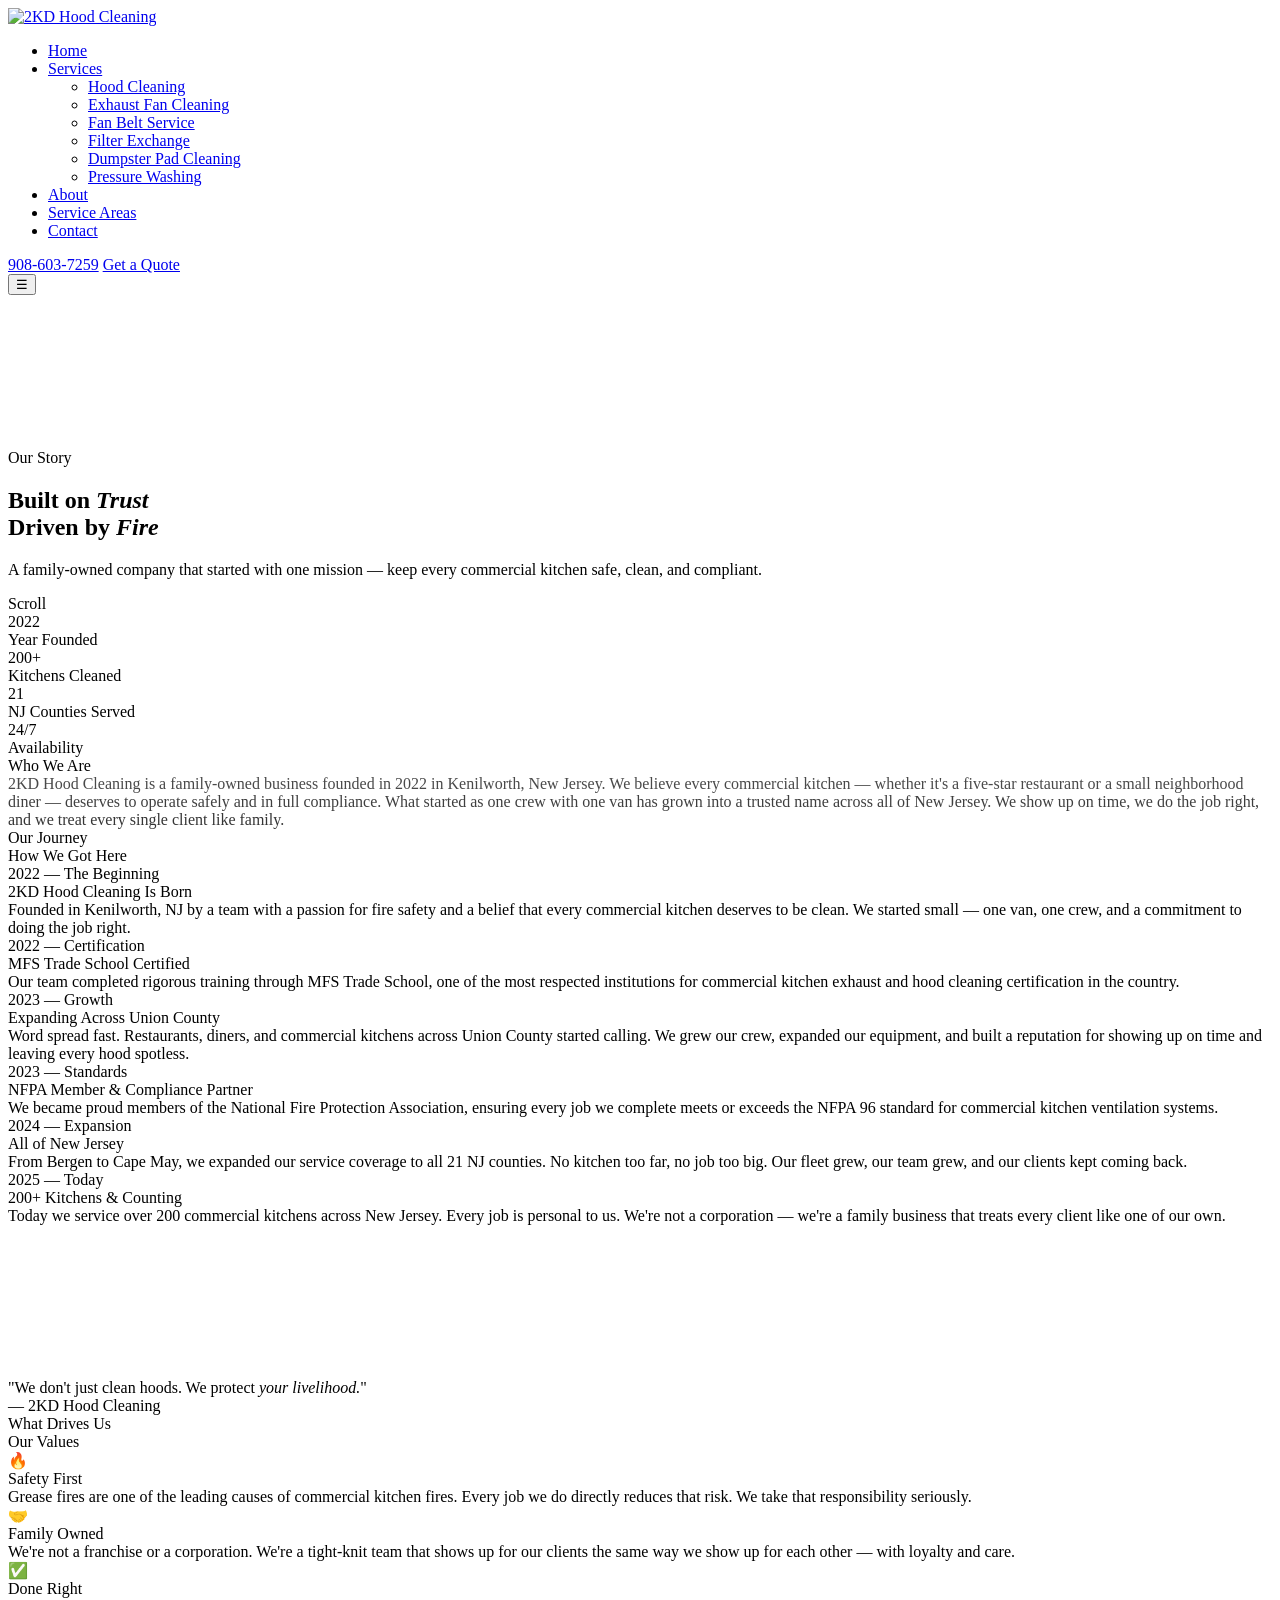
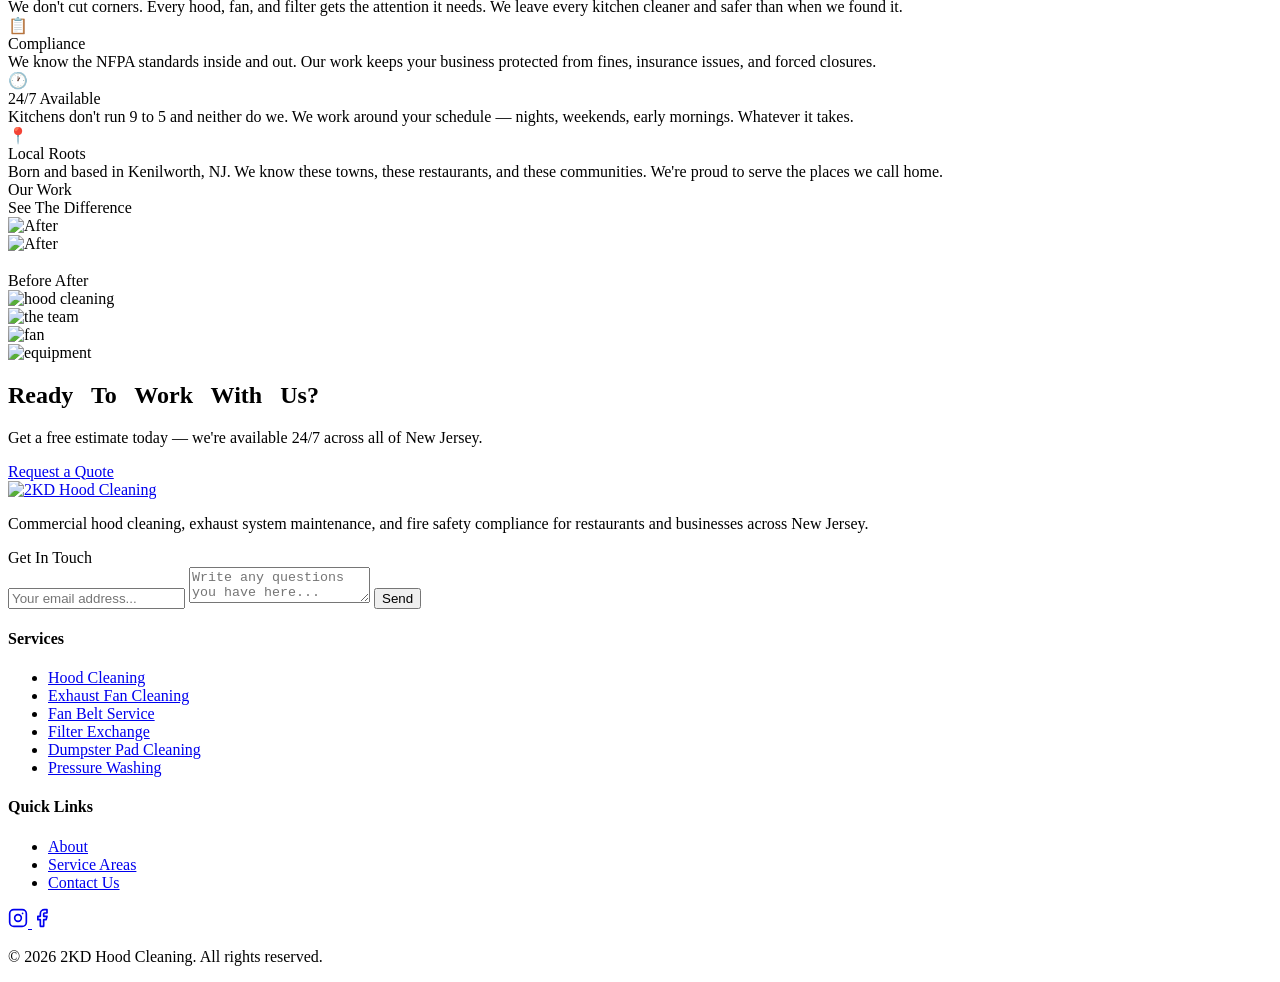
==== about/index.html @ e4af4452 "Update and rename s to index.html" ====
<!DOCTYPE html>
<html lang="en">
<head>
  <meta charset="UTF-8">
  <meta name="viewport" content="width=device-width, initial-scale=1.0">
  <title>About — 2KD Hood Cleaning</title>
  <meta name="description" content="Learn about 2KD Hood Cleaning — a family-owned commercial kitchen hood cleaning company serving New Jersey since 2022.">
  <link rel="icon" type="image/png" href="images/2kdlogo-removebg-preview.png">
  <link rel="preconnect" href="https://fonts.googleapis.com">
  <link href="https://fonts.googleapis.com/css2?family=Barlow+Condensed:wght@400;600;700;900&family=Barlow:wght@300;400;500&display=swap" rel="stylesheet">
  <link rel="stylesheet" href="style.css">
</head>
<body>

  <!-- HEADER -->
  <header>
    <div class="header-inner">
      <a href="/" class="logo-img">
        <img src="images/2kdlogo-removebg-preview.png" alt="2KD Hood Cleaning">
      </a>
      <nav id="mainNav">
        <ul>
          <li><a href="/">Home</a></li>
          <li>
            <a href="/services">Services</a>
            <ul>
              <li><a href="/services#hood-cleaning">Hood Cleaning</a></li>
              <li><a href="/services#exhaust-fan">Exhaust Fan Cleaning</a></li>
              <li><a href="/services#fan-belt">Fan Belt Service</a></li>
              <li><a href="/services#filter-exchange">Filter Exchange</a></li>
              <li><a href="/services#dumpster-pad">Dumpster Pad Cleaning</a></li>
              <li><a href="/services#pressure-washing">Pressure Washing</a></li>
            </ul>
          </li>
          <li><a href="about.html">About</a></li>
          <li><a href="/service-areas">Service Areas</a></li>
          <li><a href="#footer">Contact</a></li>
        </ul>
      </nav>
      <div class="header-cta">
        <a href="tel:9086037259" class="btn-phone">908-603-7259</a>
        <a href="index.html#quote" class="btn-quote">Get a Quote</a>
      </div>
      <button class="mobile-toggle" id="mobileToggle" aria-label="Open menu">☰</button>
    </div>
  </header>

  <!-- HERO -->
  <section class="about-hero">
    <video class="about-hero-video" autoplay muted loop playsinline>
      <source src="videos/aboutvideo.mp4" type="video/mp4">
    </video>
    <div class="about-hero-overlay"></div>
    <div class="about-hero-content">
      <div class="about-hero-eyebrow">Our Story</div>
      <h1>Built on <em>Trust</em><br>Driven by <em>Fire</em></h1>
      <p class="about-hero-sub">A family-owned company that started with one mission — keep every commercial kitchen safe, clean, and compliant.</p>
    </div>
    <div class="about-hero-scroll">
      <span>Scroll</span>
      <div class="about-scroll-line"></div>
    </div>
  </section>

  <!-- STATS BAND -->
  <div class="about-stats-band">
    <div class="about-stats-inner">
      <div class="about-stat-item">
        <div class="about-stat-num">2022</div>
        <div class="about-stat-label">Year Founded</div>
      </div>
      <div class="about-stat-item">
        <div class="about-stat-num">200+</div>
        <div class="about-stat-label">Kitchens Cleaned</div>
      </div>
      <div class="about-stat-item">
        <div class="about-stat-num">21</div>
        <div class="about-stat-label">NJ Counties Served</div>
      </div>
      <div class="about-stat-item">
        <div class="about-stat-num">24/7</div>
        <div class="about-stat-label">Availability</div>
      </div>
    </div>
  </div>

  <!-- ILLUMINATE -->
  <section class="illuminate-section">
    <div class="illuminate-inner">
      <div class="illuminate-label">Who We Are</div>
      <div class="illuminate-text" id="illuminateText"></div>
    </div>
  </section>

  <!-- TIMELINE -->
  <section class="timeline-section">
    <div class="timeline-inner">
      <div class="timeline-header">
        <div class="timeline-label">Our Journey</div>
        <div class="timeline-title">How We Got Here</div>
      </div>
      <div class="timeline">

        <div class="timeline-item" data-tl>
          <div class="timeline-dot"></div>
          <div class="timeline-year">2022 — The Beginning</div>
          <div class="timeline-event">2KD Hood Cleaning Is Born</div>
          <div class="timeline-desc">Founded in Kenilworth, NJ by a team with a passion for fire safety and a belief that every commercial kitchen deserves to be clean. We started small — one van, one crew, and a commitment to doing the job right.</div>
        </div>

        <div class="timeline-item" data-tl>
          <div class="timeline-dot"></div>
          <div class="timeline-year">2022 — Certification</div>
          <div class="timeline-event">MFS Trade School Certified</div>
          <div class="timeline-desc">Our team completed rigorous training through MFS Trade School, one of the most respected institutions for commercial kitchen exhaust and hood cleaning certification in the country.</div>
        </div>

        <div class="timeline-item" data-tl>
          <div class="timeline-dot"></div>
          <div class="timeline-year">2023 — Growth</div>
          <div class="timeline-event">Expanding Across Union County</div>
          <div class="timeline-desc">Word spread fast. Restaurants, diners, and commercial kitchens across Union County started calling. We grew our crew, expanded our equipment, and built a reputation for showing up on time and leaving every hood spotless.</div>
        </div>

        <div class="timeline-item" data-tl>
          <div class="timeline-dot"></div>
          <div class="timeline-year">2023 — Standards</div>
          <div class="timeline-event">NFPA Member & Compliance Partner</div>
          <div class="timeline-desc">We became proud members of the National Fire Protection Association, ensuring every job we complete meets or exceeds the NFPA 96 standard for commercial kitchen ventilation systems.</div>
        </div>

        <div class="timeline-item" data-tl>
          <div class="timeline-dot"></div>
          <div class="timeline-year">2024 — Expansion</div>
          <div class="timeline-event">All of New Jersey</div>
          <div class="timeline-desc">From Bergen to Cape May, we expanded our service coverage to all 21 NJ counties. No kitchen too far, no job too big. Our fleet grew, our team grew, and our clients kept coming back.</div>
        </div>

        <div class="timeline-item" data-tl>
          <div class="timeline-dot"></div>
          <div class="timeline-year">2025 — Today</div>
          <div class="timeline-event">200+ Kitchens & Counting</div>
          <div class="timeline-desc">Today we service over 200 commercial kitchens across New Jersey. Every job is personal to us. We're not a corporation — we're a family business that treats every client like one of our own.</div>
        </div>

      </div>
    </div>
  </section>

  <!-- VIDEO BREAK -->
  <section class="about-video-section">
    <video class="about-video-bg" autoplay muted loop playsinline>
      <source src="videos/aboutvideo2.mp4" type="video/mp4">
    </video>
    <div class="about-video-overlay"></div>
    <div class="about-video-content">
      <div class="about-video-quote">"We don't just clean hoods. We protect <em>your livelihood.</em>"</div>
      <div class="about-video-attr">— 2KD Hood Cleaning</div>
    </div>
  </section>

  <!-- VALUES -->
  <section class="about-values-section">
    <div class="about-values-inner">
      <div class="about-values-header">
        <div class="about-values-label">What Drives Us</div>
        <div class="about-values-title">Our Values</div>
      </div>
      <div class="about-values-grid">
        <div class="about-value-card">
          <span class="about-value-icon">🔥</span>
          <div class="about-value-title">Safety First</div>
          <div class="about-value-desc">Grease fires are one of the leading causes of commercial kitchen fires. Every job we do directly reduces that risk. We take that responsibility seriously.</div>
        </div>
        <div class="about-value-card">
          <span class="about-value-icon">🤝</span>
          <div class="about-value-title">Family Owned</div>
          <div class="about-value-desc">We're not a franchise or a corporation. We're a tight-knit team that shows up for our clients the same way we show up for each other — with loyalty and care.</div>
        </div>
        <div class="about-value-card">
          <span class="about-value-icon">✅</span>
          <div class="about-value-title">Done Right</div>
          <div class="about-value-desc">We don't cut corners. Every hood, fan, and filter gets the attention it needs. We leave every kitchen cleaner and safer than when we found it.</div>
        </div>
        <div class="about-value-card">
          <span class="about-value-icon">📋</span>
          <div class="about-value-title">Compliance</div>
          <div class="about-value-desc">We know the NFPA standards inside and out. Our work keeps your business protected from fines, insurance issues, and forced closures.</div>
        </div>
        <div class="about-value-card">
          <span class="about-value-icon">🕐</span>
          <div class="about-value-title">24/7 Available</div>
          <div class="about-value-desc">Kitchens don't run 9 to 5 and neither do we. We work around your schedule — nights, weekends, early mornings. Whatever it takes.</div>
        </div>
        <div class="about-value-card">
          <span class="about-value-icon">📍</span>
          <div class="about-value-title">Local Roots</div>
          <div class="about-value-desc">Born and based in Kenilworth, NJ. We know these towns, these restaurants, and these communities. We're proud to serve the places we call home.</div>
        </div>
      </div>
    </div>
  </section>

  <!-- PHOTO GRID -->
  <section class="about-media-section">
    <div class="about-media-inner">
      <div class="about-media-label">Our Work</div>
      <div class="about-media-title">See The Difference</div>
      <div class="about-photo-grid">

        <div class="ba-slider" id="baSlider1">
          <div class="ba-after">
            <img src="images/ductafter.PNG" alt="After">
          </div>
          <div class="ba-before">
            <img src="images/ductbefore.PNG" alt="After">
          </div>
          <div class="ba-handle" id="baHandle1">
            <div class="ba-handle-line"></div>
            <div class="ba-handle-circle"><span>◀</span><span>▶</span></div>
            <div class="ba-handle-line"></div>
          </div>
          <div class="ba-labels">
            <span class="ba-label-before">Before</span>
            <span class="ba-label-after">After</span>
          </div>
        </div>

        <div class="about-photo-item">
          <img src="images/abouthood.PNG" alt="hood cleaning">
        </div>
        <div class="about-photo-item">
          <img src="images/aboutteam.jpeg" alt="the team">
        </div>
        <div class="about-photo-item">
          <img src="images/aboutfan.PNG" alt="fan">
        </div>
        <div class="about-photo-item">
          <img src="images/aboutequipment.jpeg" alt="equipment">
        </div>

      </div>
    </div>
  </section>

  <!-- CTA -->
  <section class="about-cta-section">
    <h2 class="wave-text">
      <span>R</span><span>e</span><span>a</span><span>d</span><span>y</span>
      <span>&nbsp;</span>
      <span>T</span><span>o</span>
      <span>&nbsp;</span>
      <span>W</span><span>o</span><span>r</span><span>k</span>
      <span>&nbsp;</span>
      <span>W</span><span>i</span><span>t</span><span>h</span>
      <span>&nbsp;</span>
      <span>U</span><span>s</span><span>?</span>
    </h2>
    <p>Get a free estimate today — we're available 24/7 across all of New Jersey.</p>
    <a href="index.html#quote" class="btn-cta-white">Request a Quote</a>
  </section>

  <!-- FOOTER -->
  <footer id="footer">
    <div class="footer-main">
      <div class="footer-brand-left">
        <a href="index.html">
          <img src="images/2kdlogo-removebg-preview.png" alt="2KD Hood Cleaning" height="64">
        </a>
        <p>Commercial hood cleaning, exhaust system maintenance, and fire safety compliance for restaurants and businesses across New Jersey.</p>
        <div class="footer-inquiry">
          <div class="footer-inquiry-title">Get In Touch</div>
          <input type="email" class="footer-inquiry-email" placeholder="Your email address..." required>
          <textarea class="footer-inquiry-box" placeholder="Write any questions you have here..."></textarea>
          <button class="footer-inquiry-btn" onclick="sendInquiry()">Send</button>
        </div>
      </div>
      <div class="footer-top-grid">
        <div class="footer-col-centered">
          <h4>Services</h4>
          <ul>
            <li><a href="/services#hood-cleaning">Hood Cleaning</a></li>
            <li><a href="/services#exhaust-fan">Exhaust Fan Cleaning</a></li>
            <li><a href="/services#fan-belt">Fan Belt Service</a></li>
            <li><a href="/services#filter-exchange">Filter Exchange</a></li>
            <li><a href="/services#dumpster-pad">Dumpster Pad Cleaning</a></li>
            <li><a href="s/services#pressure-washing">Pressure Washing</a></li>
          </ul>
        </div>
        <div class="footer-col-centered">
          <h4>Quick Links</h4>
          <ul>
            <li><a href="/about">About</a></li>
            <li><a href="/service-areas">Service Areas</a></li>
            <li><a href="mailto:karlaram2005@gmail.com">Contact Us</a></li>
          </ul>
        </div>
      </div>
    </div>
    <div class="footer-social-centered">
      <a href="https://www.instagram.com/2kdhoodcleaning/" target="_blank" class="social-icon-circle">
        <svg xmlns="http://www.w3.org/2000/svg" width="20" height="20" viewBox="0 0 24 24" fill="none" stroke="currentColor" stroke-width="2" stroke-linecap="round" stroke-linejoin="round"><rect x="2" y="2" width="20" height="20" rx="5" ry="5"/><circle cx="12" cy="12" r="4"/><circle cx="17.5" cy="6.5" r="1" fill="currentColor" stroke="none"/></svg>
      </a>
      <a href="https://www.facebook.com/2kdhoodcleaning/" target="_blank" class="social-icon-circle">
        <svg xmlns="http://www.w3.org/2000/svg" width="20" height="20" viewBox="0 0 24 24" fill="none" stroke="currentColor" stroke-width="2" stroke-linecap="round" stroke-linejoin="round"><path d="M18 2h-3a5 5 0 0 0-5 5v3H7v4h3v8h4v-8h3l1-4h-4V7a1 1 0 0 1 1-1h3z"/></svg>
      </a>
    </div>
    <div class="footer-bottom">
      <p>© 2026 2KD Hood Cleaning. All rights reserved.</p>
    </div>
  </footer>

  <script>
    // ── MOBILE NAV ──
    const mobileToggle = document.getElementById('mobileToggle');
    const mainNav      = document.getElementById('mainNav');

    mobileToggle.addEventListener('click', function () {
      mainNav.classList.toggle('nav-open');
      mobileToggle.classList.toggle('is-open');
      mobileToggle.textContent = mainNav.classList.contains('nav-open') ? '✕' : '☰';
    });

    mainNav.querySelectorAll('a').forEach(link => {
      link.addEventListener('click', () => {
        mainNav.classList.remove('nav-open');
        mobileToggle.classList.remove('is-open');
        mobileToggle.textContent = '☰';
      });
    });

    // ── ILLUMINATE TEXT ──
    const illuminateString = "2KD Hood Cleaning is a family-owned business founded in 2022 in Kenilworth, New Jersey. We believe every commercial kitchen — whether it's a five-star restaurant or a small neighborhood diner — deserves to operate safely and in full compliance. What started as one crew with one van has grown into a trusted name across all of New Jersey. We show up on time, we do the job right, and we treat every single client like family.";

    const illuminateEl = document.getElementById('illuminateText');
    illuminateEl.innerHTML = illuminateString.split(' ').map(w =>
      `<span class="illuminate-word">${w}</span>`
    ).join(' ');

    const wordEls = illuminateEl.querySelectorAll('.illuminate-word');

    function updateIlluminate() {
      const vh = window.innerHeight;
      wordEls.forEach(word => {
        const rect       = word.getBoundingClientRect();
        const center     = rect.top + rect.height / 2;
        const dist       = Math.abs(center - vh * 0.5);
        const maxDist    = vh * 0.45;
        const brightness = Math.max(0, 1 - dist / maxDist);
        const v          = Math.round(34 + brightness * 221);
        word.style.color = `rgb(${v},${v},${v})`;
      });
    }

    window.addEventListener('scroll', updateIlluminate, { passive: true });
    updateIlluminate();

    // ── TIMELINE ──
    const tlObserver = new IntersectionObserver((entries) => {
      entries.forEach(entry => {
        if (entry.isIntersecting) entry.target.classList.add('tl-visible');
        else entry.target.classList.remove('tl-visible');
      });
    }, { threshold: 0.3 });

    document.querySelectorAll('[data-tl]').forEach(item => tlObserver.observe(item));

    // ── BEFORE/AFTER SLIDER ──
    function initSlider(sliderId, handleId) {
      const slider    = document.getElementById(sliderId);
      const handle    = document.getElementById(handleId);
      const beforeImg = slider.querySelector('.ba-before img');
      const afterImg  = slider.querySelector('.ba-after img');
      let pct      = 0.5;
      let dragging = false;

      function applyClip(p) {
        const w  = slider.offsetWidth;
        const h  = slider.offsetHeight;
        const cw = Math.round(p * w);
        if (beforeImg) beforeImg.style.clip = `rect(0, ${cw}px, ${h}px, 0)`;
        if (afterImg)  afterImg.style.clip  = `rect(0, ${w}px, ${h}px, ${cw}px)`;
        handle.style.left      = cw + 'px';
        handle.style.transform = 'translateX(-50%)';
      }

      function getPos(clientX) {
        const rect = slider.getBoundingClientRect();
        return Math.min(Math.max((clientX - rect.left) / rect.width, 0.02), 0.98);
      }

      applyClip(pct);
      window.addEventListener('resize', () => applyClip(pct));

      slider.addEventListener('mousedown',  e => { dragging = true;  pct = getPos(e.clientX); applyClip(pct); e.preventDefault(); });
      window.addEventListener('mouseup',    () => { dragging = false; });
      window.addEventListener('mousemove',  e => { if (dragging) { pct = getPos(e.clientX); applyClip(pct); } });
      slider.addEventListener('touchstart', e => { dragging = true;  pct = getPos(e.touches[0].clientX); applyClip(pct); }, { passive: true });
      window.addEventListener('touchend',   () => { dragging = false; });
      window.addEventListener('touchmove',  e => { if (dragging) { pct = getPos(e.touches[0].clientX); applyClip(pct); } }, { passive: true });
    }

    initSlider('baSlider1', 'baHandle1');

    // ── FOOTER INQUIRY (Formspree) ──
    async function sendInquiry() {
      const email   = document.querySelector('.footer-inquiry-email').value;
      const message = document.querySelector('.footer-inquiry-box').value;
      if (!email || !message) { alert('Please fill in both your email and message.'); return; }

      const btn       = document.querySelector('.footer-inquiry-btn');
      btn.textContent = 'Sending...';
      btn.disabled    = true;

      try {
        const res = await fetch('https://formspree.io/f/mlgpzrdo', {
          method:  'POST',
          headers: { 'Accept': 'application/json', 'Content-Type': 'application/json' },
          body:    JSON.stringify({ email, message })
        });
        if (res.ok) {
          btn.textContent = 'Sent ✓';
          document.querySelector('.footer-inquiry-email').value = '';
          document.querySelector('.footer-inquiry-box').value   = '';
        } else {
          btn.textContent = 'Send';
          btn.disabled    = false;
          alert('Something went wrong. Please try again.');
        }
      } catch {
        btn.textContent = 'Send';
        btn.disabled    = false;
        alert('Something went wrong. Please try again.');
      }
    }

  </script>
</body>
</html>
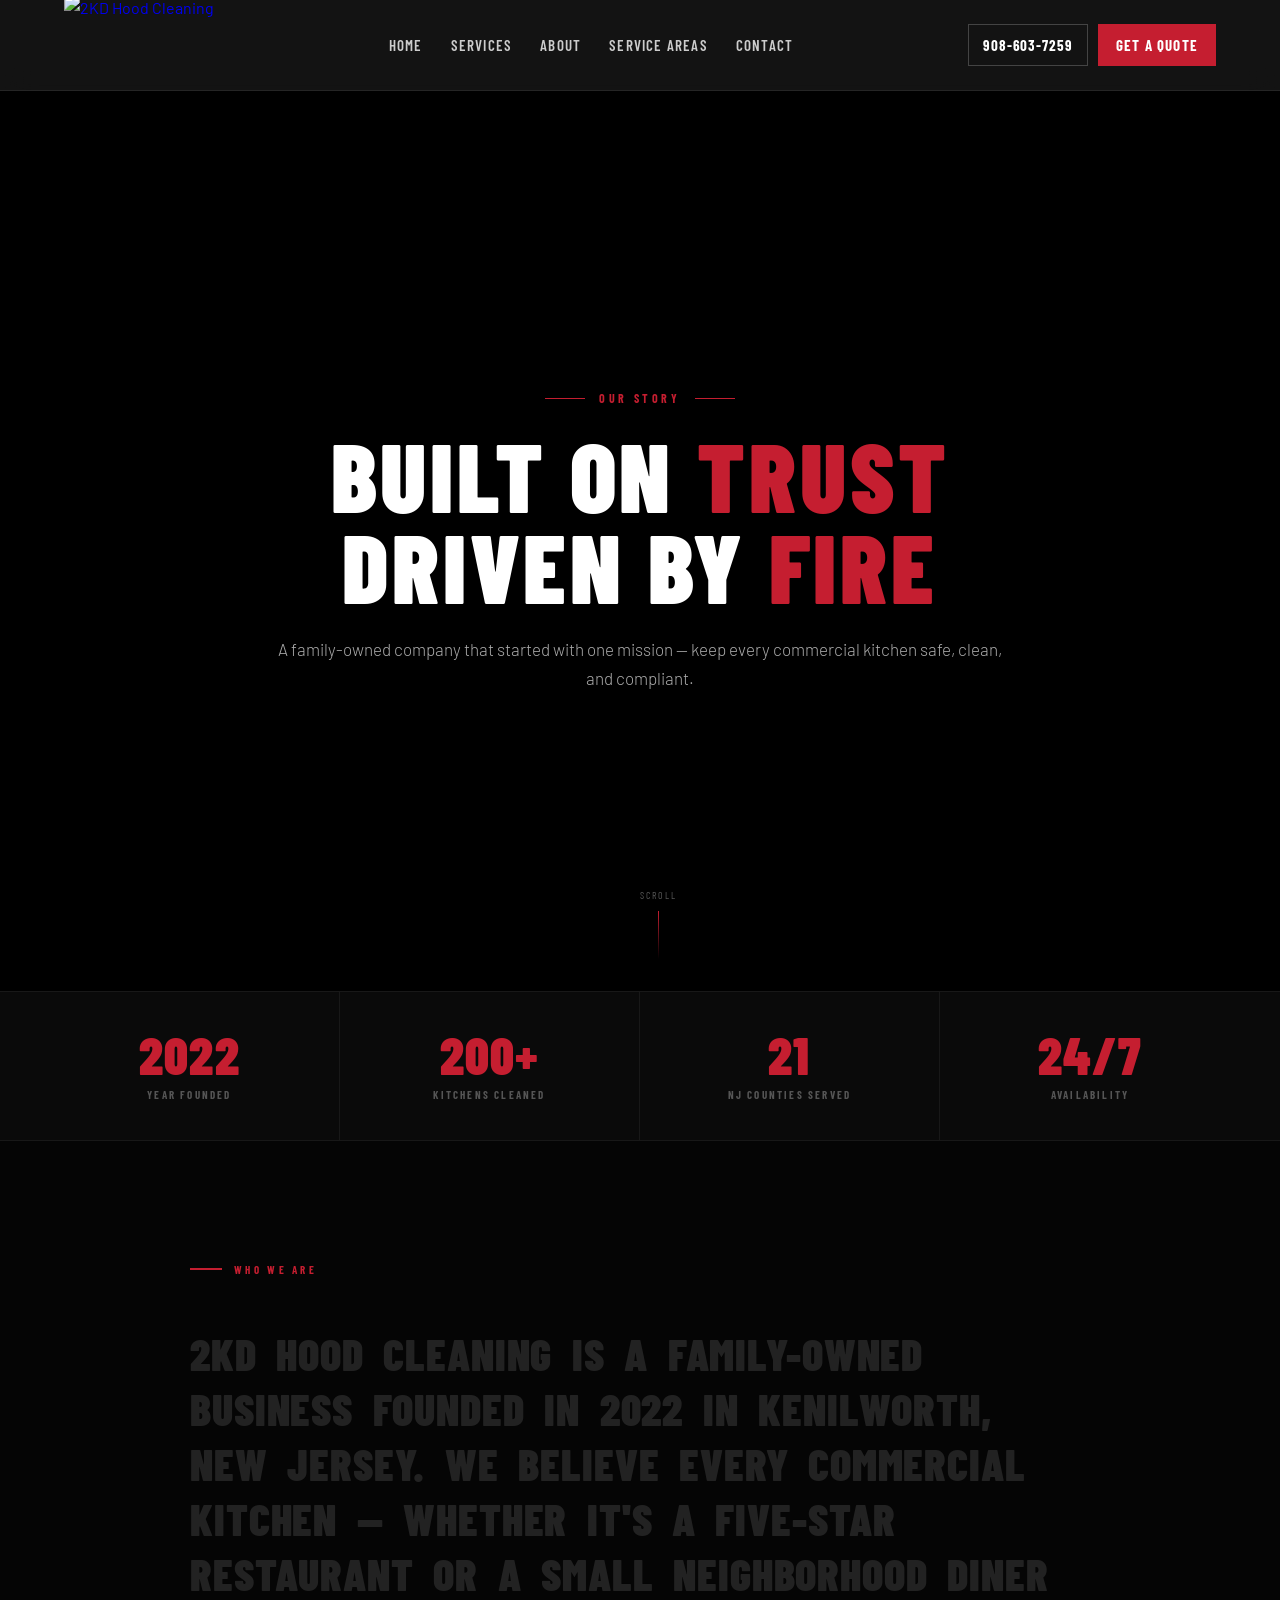
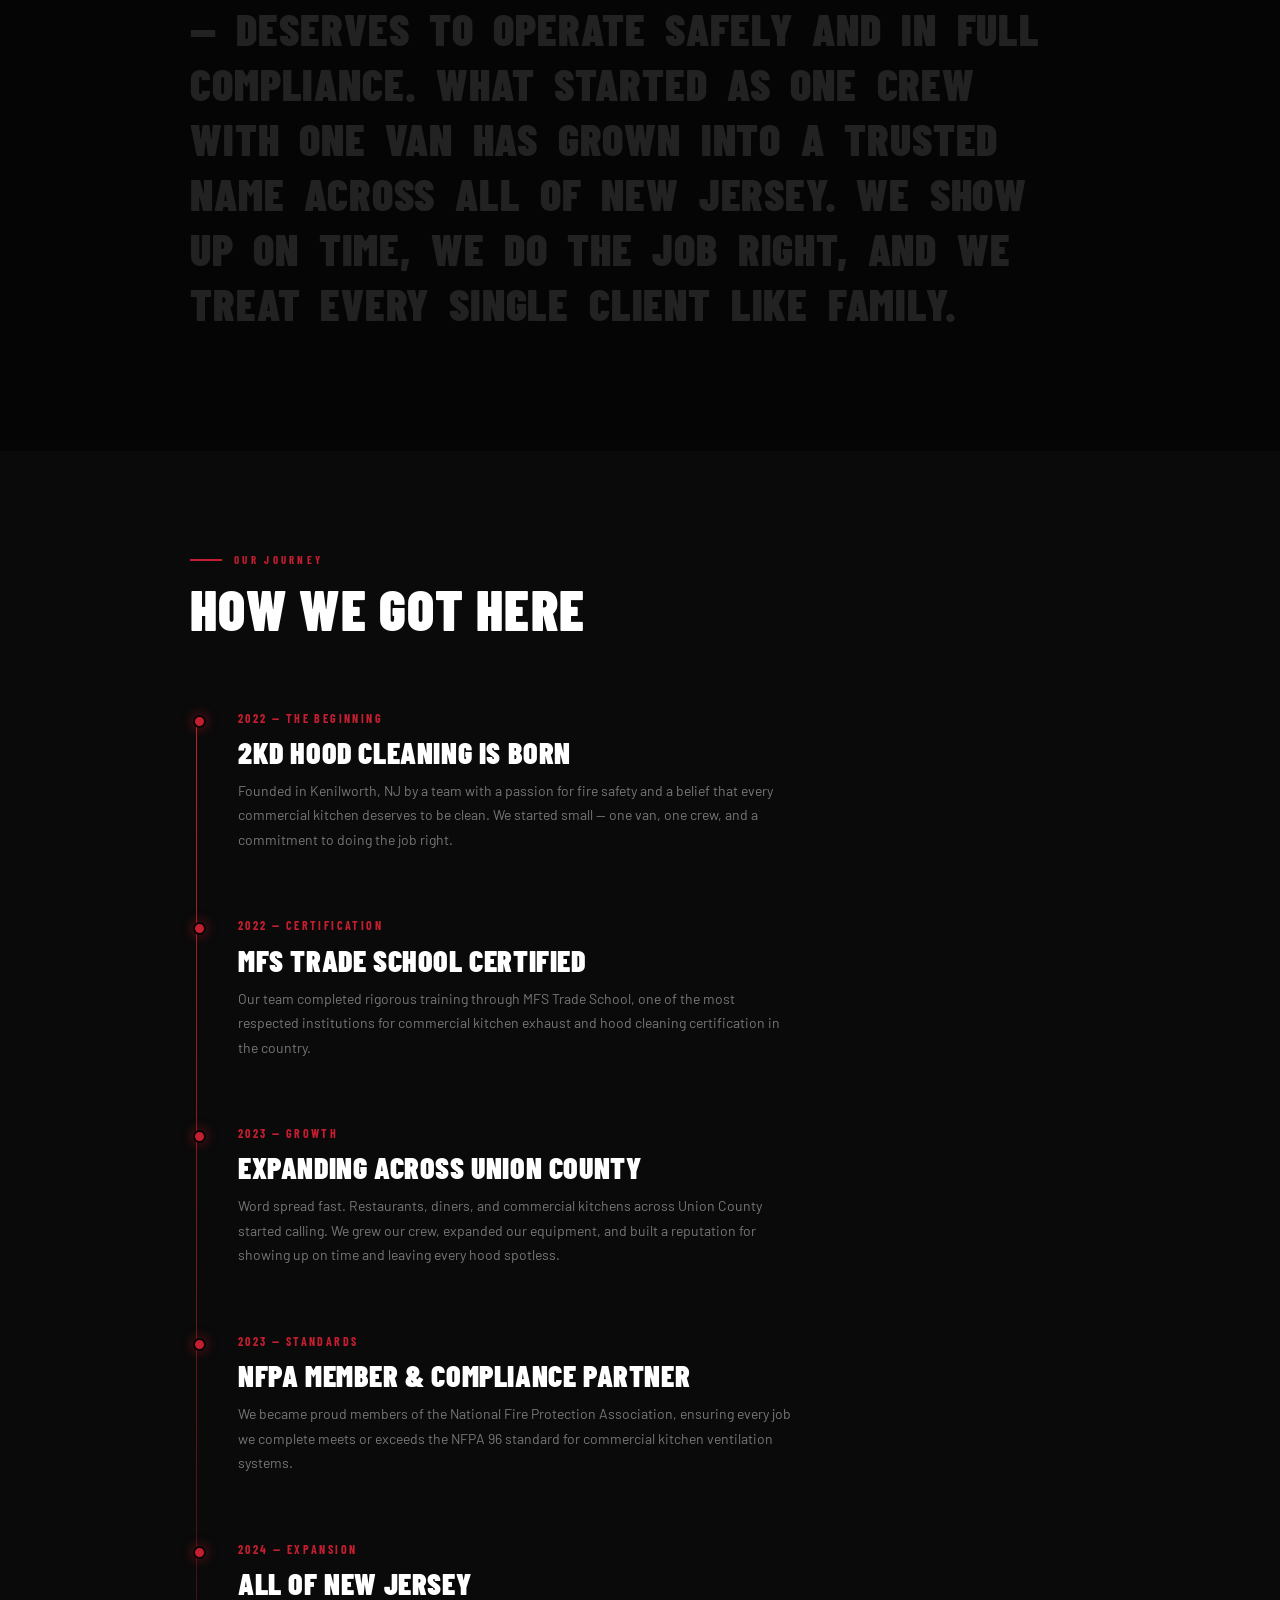
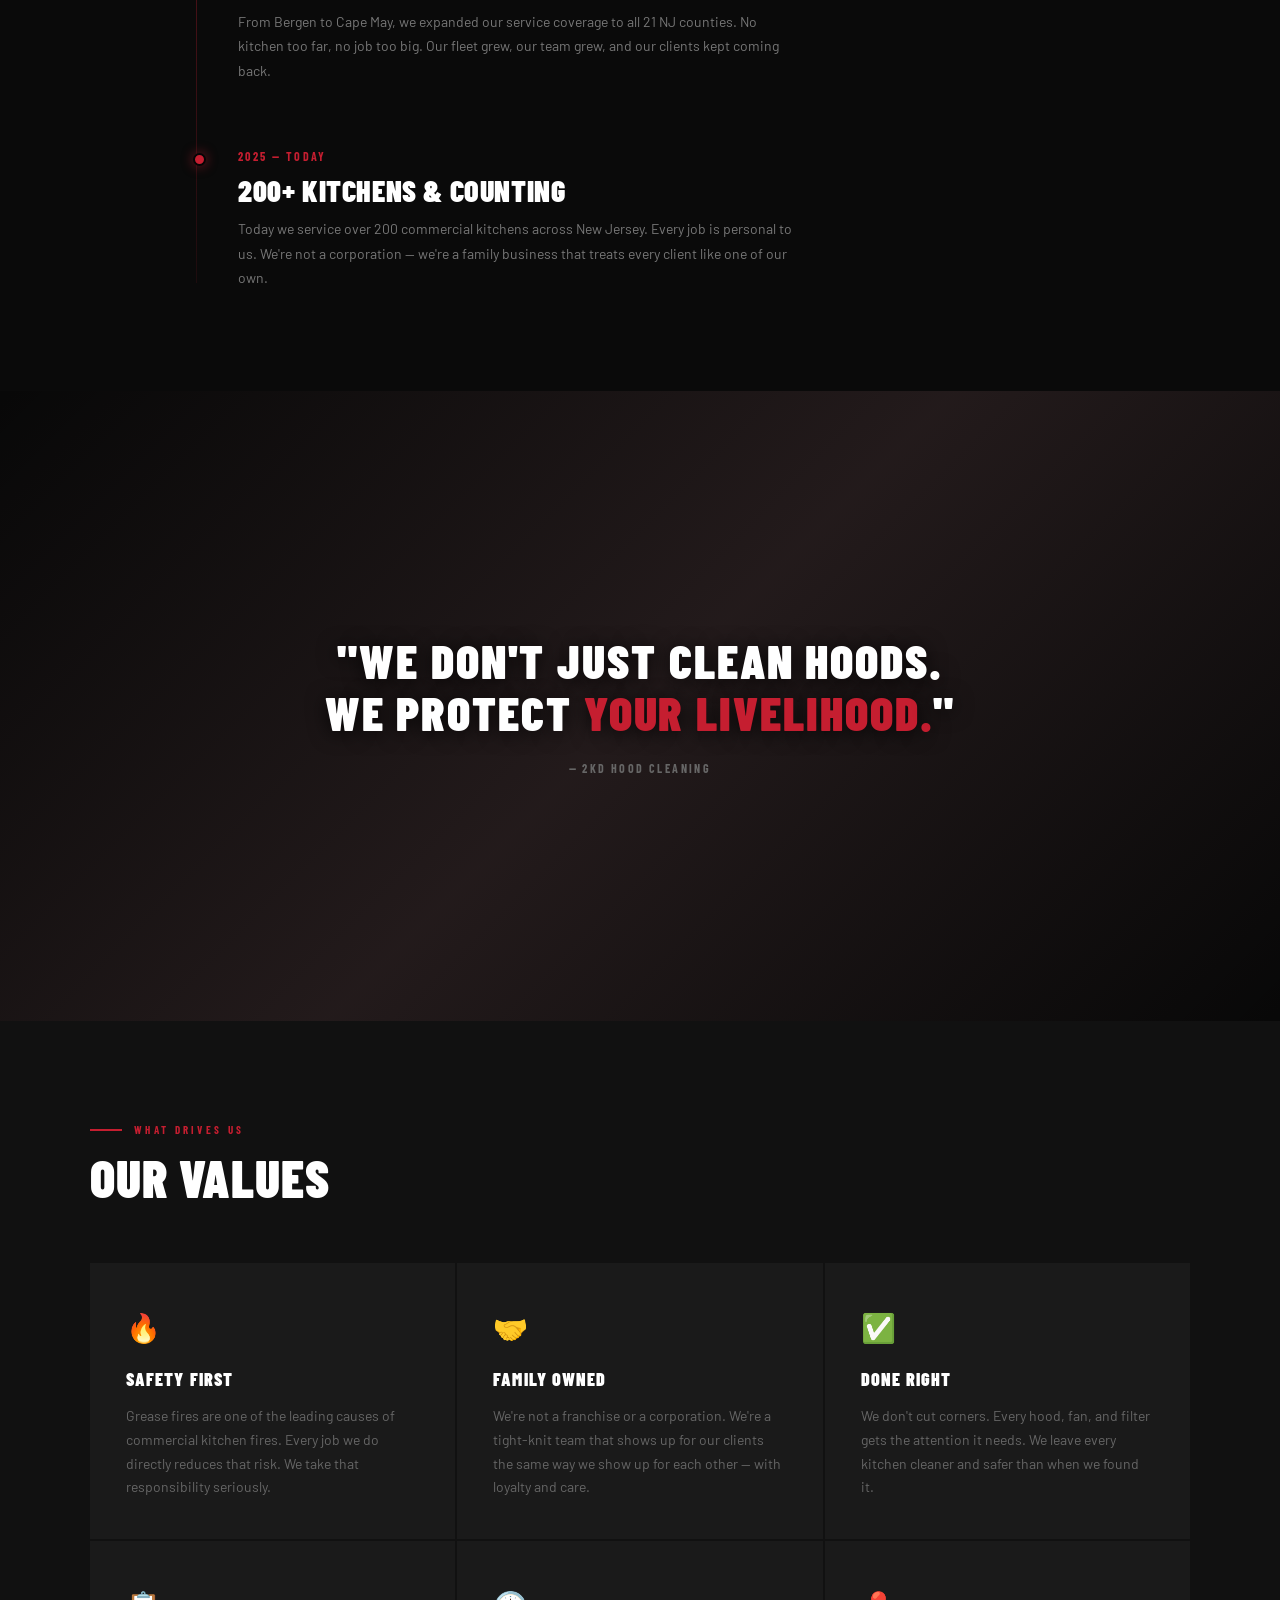
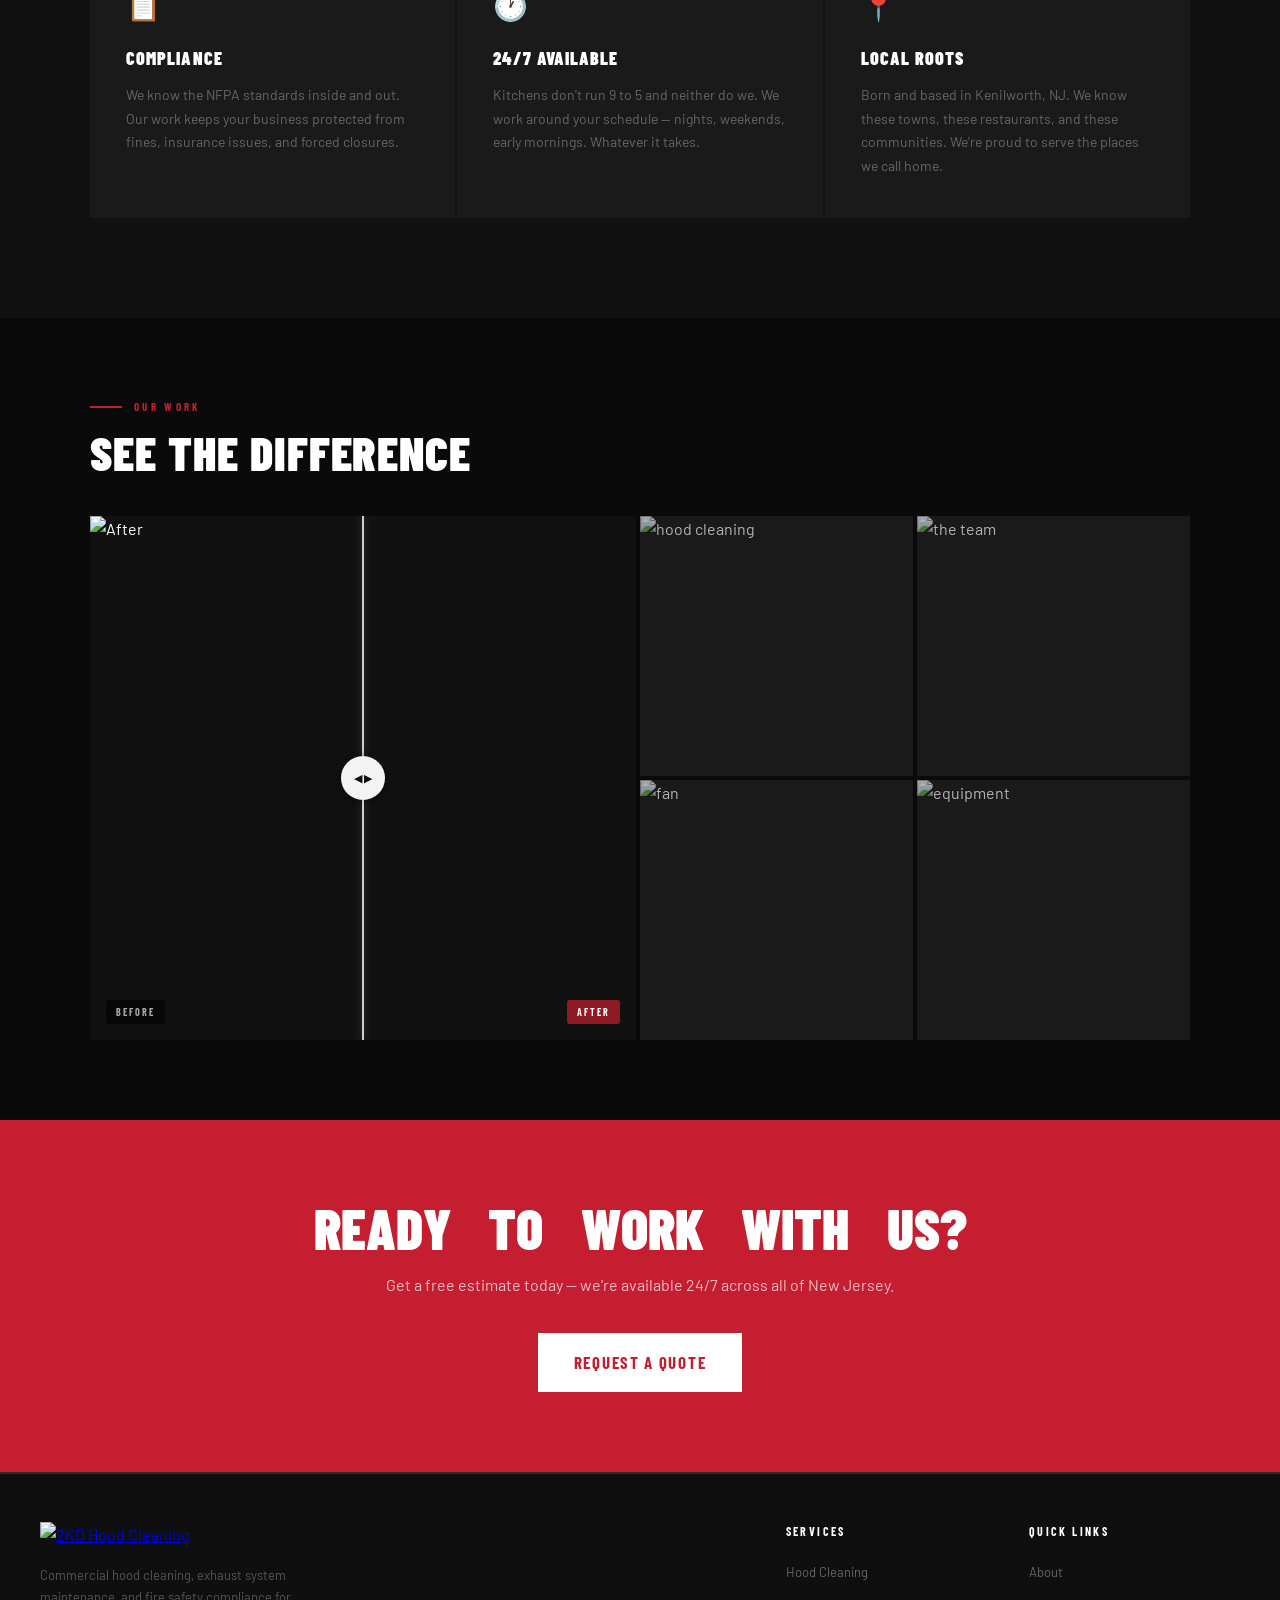
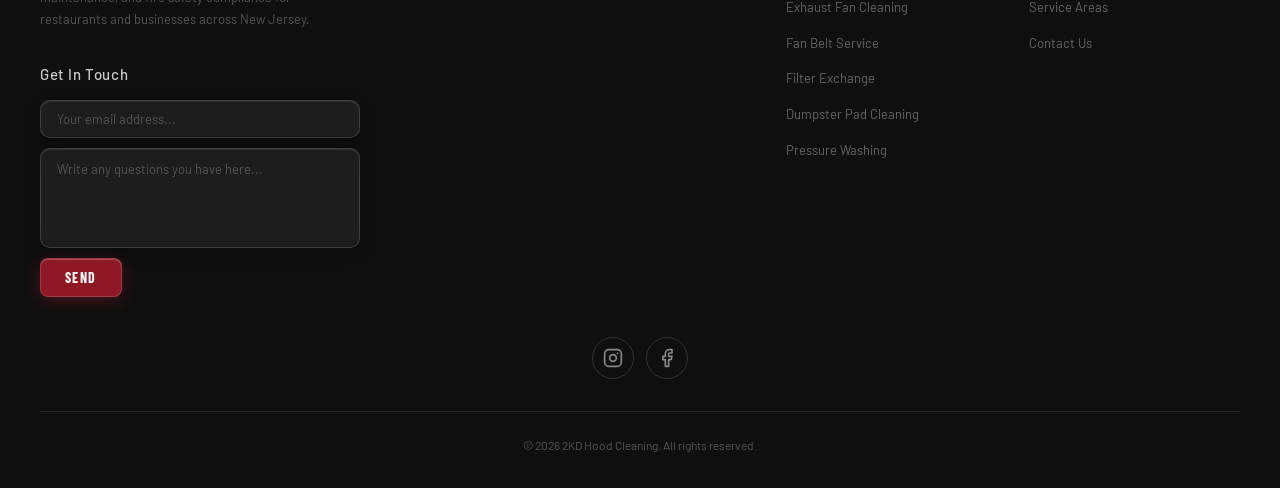
==== commit 9c81a5c3: "Update index.html" ====
--- a/about/index.html
+++ b/about/index.html
@@ -8,7 +8,7 @@
   <link rel="icon" type="image/png" href="images/2kdlogo-removebg-preview.png">
   <link rel="preconnect" href="https://fonts.googleapis.com">
   <link href="https://fonts.googleapis.com/css2?family=Barlow+Condensed:wght@400;600;700;900&family=Barlow:wght@300;400;500&display=swap" rel="stylesheet">
-  <link rel="stylesheet" href="style.css">
+  <link rel="stylesheet" href="../style.css">
 </head>
 <body>
 
@@ -32,14 +32,14 @@
               <li><a href="/services#pressure-washing">Pressure Washing</a></li>
             </ul>
           </li>
-          <li><a href="about.html">About</a></li>
+          <li><a href="/about">About</a></li>
           <li><a href="/service-areas">Service Areas</a></li>
           <li><a href="#footer">Contact</a></li>
         </ul>
       </nav>
       <div class="header-cta">
         <a href="tel:9086037259" class="btn-phone">908-603-7259</a>
-        <a href="index.html#quote" class="btn-quote">Get a Quote</a>
+        <a href="/#quote" class="btn-quote">Get a Quote</a>
       </div>
       <button class="mobile-toggle" id="mobileToggle" aria-label="Open menu">☰</button>
     </div>
@@ -264,9 +264,7 @@
   <footer id="footer">
     <div class="footer-main">
       <div class="footer-brand-left">
-        <a href="index.html">
-          <img src="images/2kdlogo-removebg-preview.png" alt="2KD Hood Cleaning" height="64">
-        </a>
+        <a href="/"><img src="images/2kdlogo-removebg-preview.png" alt="2KD Hood Cleaning" height="64"></a>
         <p>Commercial hood cleaning, exhaust system maintenance, and fire safety compliance for restaurants and businesses across New Jersey.</p>
         <div class="footer-inquiry">
           <div class="footer-inquiry-title">Get In Touch</div>
@@ -284,7 +282,7 @@
             <li><a href="/services#fan-belt">Fan Belt Service</a></li>
             <li><a href="/services#filter-exchange">Filter Exchange</a></li>
             <li><a href="/services#dumpster-pad">Dumpster Pad Cleaning</a></li>
-            <li><a href="s/services#pressure-washing">Pressure Washing</a></li>
+            <li><a href="/services#pressure-washing">Pressure Washing</a></li>
           </ul>
         </div>
         <div class="footer-col-centered">
@@ -292,7 +290,7 @@
           <ul>
             <li><a href="/about">About</a></li>
             <li><a href="/service-areas">Service Areas</a></li>
-            <li><a href="mailto:karlaram2005@gmail.com">Contact Us</a></li>
+            <li><a href="/cdn-cgi/l/email-protection#3b505a49575a495a56090b0b0e7b5c565a525715585456">Contact Us</a></li>
           </ul>
         </div>
       </div>
--- a/style.css
+++ b/style.css
@@ -0,0 +1,1793 @@
+/* ════════════════════════════════════════════════════════════
+   2KD HOOD CLEANING — MAIN STYLESHEET
+   ════════════════════════════════════════════════════════════ */
+
+/* ══════════════════════════════════════
+   RESET & ROOT VARIABLES
+══════════════════════════════════════ */
+*, *::before, *::after { box-sizing: border-box; margin: 0; padding: 0; }
+
+:root {
+  --red:          #c51e30;
+  --red-dark:     #9e1825;
+  --charcoal:     #1a1a1a;
+  --steel:        #2b2b2b;
+  --mid:          #444;
+  --muted:        #888;
+  --light:        #f4f2ef;
+  --white:        #ffffff;
+  --font-display: 'Barlow Condensed', sans-serif;
+  --font-body:    'Barlow', sans-serif;
+}
+
+html { scroll-behavior: smooth; }
+
+body {
+  background: var(--charcoal);
+  color: var(--white);
+  font-family: var(--font-body);
+  font-size: 16px;
+  line-height: 1.6;
+}
+
+/* ══════════════════════════════════════
+   SCROLLBAR
+══════════════════════════════════════ */
+::-webkit-scrollbar       { width: 8px; }
+::-webkit-scrollbar-track { background: rgba(0,0,0,0.8); backdrop-filter: blur(12px); }
+::-webkit-scrollbar-thumb {
+  background: rgba(255,255,255,0.08);
+  border-radius: 999px;
+  border: 1px solid rgba(255,255,255,0.12);
+  box-shadow: inset 0 1px 0 rgba(255,255,255,0.15), 0 2px 8px rgba(0,0,0,0.5);
+}
+::-webkit-scrollbar-thumb:hover { background: rgba(255,255,255,0.15); }
+
+/* ══════════════════════════════════════
+   ANNOUNCEMENT BANNER
+══════════════════════════════════════ */
+.banner {
+  background: var(--red);
+  text-align: center;
+  padding: 10px 16px;
+  font-family: var(--font-body);
+  font-size: 13px;
+  font-weight: 500;
+  letter-spacing: 0.03em;
+  position: relative;
+}
+
+.banner a { color: var(--white); text-decoration: underline; }
+
+.banner-close {
+  position: absolute; right: 14px; top: 50%; transform: translateY(-50%);
+  background: none; border: none; color: var(--white);
+  font-size: 16px; cursor: pointer; opacity: 0.7; line-height: 1;
+}
+
+.banner-close:hover { opacity: 1; }
+
+/* ══════════════════════════════════════
+   HEADER & NAV
+══════════════════════════════════════ */
+header {
+  background: rgba(15,15,15,0.55);
+  backdrop-filter: blur(16px) saturate(180%);
+  -webkit-backdrop-filter: blur(16px) saturate(180%);
+  border-bottom: 1px solid rgba(255,255,255,0.08);
+  position: sticky;
+  top: 0;
+  z-index: 100;
+}
+
+.header-inner {
+  max-width: 1200px; margin: 0 auto;
+  padding: 0 24px;
+  display: flex; align-items: center; justify-content: space-between;
+  height: 90px;
+}
+
+.logo-img { display: flex; align-items: center; text-decoration: none; }
+.logo-img img { display: block; height: 100px; width: auto; }
+
+nav ul {
+  list-style: none; display: flex; gap: 4px; align-items: center;
+}
+
+nav ul li { position: relative; }
+
+nav ul li a {
+  font-family: var(--font-display);
+  font-size: 15px; font-weight: 600;
+  letter-spacing: 0.08em; text-transform: uppercase;
+  color: #ccc; text-decoration: none;
+  padding: 8px 12px; display: block;
+  transition: color 0.2s;
+}
+
+nav ul li a:hover { color: var(--white); }
+
+/* Dropdown */
+nav ul li ul {
+  display: none; position: absolute; top: 100%; left: 0;
+  background: var(--steel); min-width: 220px;
+  border-top: 2px solid var(--red);
+  box-shadow: 0 8px 24px rgba(0,0,0,0.5);
+  flex-direction: column; gap: 0;
+}
+
+nav ul li:hover ul { display: flex; }
+
+nav ul li ul li a {
+  font-size: 13px; padding: 10px 16px;
+  border-bottom: 1px solid rgba(255,255,255,0.06);
+  color: #bbb;
+}
+
+nav ul li ul li a:hover { background: var(--red); color: var(--white); }
+
+.header-cta { display: flex; gap: 10px; align-items: center; flex-shrink: 0; }
+
+.btn-phone {
+  font-family: var(--font-display);
+  font-weight: 700; font-size: 15px; letter-spacing: 0.06em;
+  color: var(--white); text-decoration: none;
+  padding: 8px 14px;
+  border: 1px solid var(--mid);
+  transition: border-color 0.2s, color 0.2s;
+}
+
+.btn-phone:hover { border-color: var(--white); }
+
+.btn-quote {
+  font-family: var(--font-display);
+  font-weight: 700; font-size: 15px; letter-spacing: 0.08em; text-transform: uppercase;
+  background: var(--red); color: var(--white);
+  text-decoration: none; padding: 9px 18px;
+  transition: background 0.2s;
+}
+
+.btn-quote:hover { background: var(--red-dark); }
+
+.mobile-toggle {
+  display: none; background: none; border: none;
+  color: var(--white); font-size: 22px; cursor: pointer;
+  transition: transform 0.25s ease, color 0.2s ease;
+}
+
+.mobile-toggle.is-open { transform: rotate(90deg); color: var(--red); }
+
+/* ══════════════════════════════════════
+   MOBILE NAV (shared across all pages)
+══════════════════════════════════════ */
+nav.nav-open {
+  display: block !important;
+  position: fixed;
+  top: 90px; left: 0; right: 0;
+  background: rgba(8,8,8,0.97);
+  backdrop-filter: blur(20px);
+  -webkit-backdrop-filter: blur(20px);
+  padding: 20px 24px 28px;
+  border-bottom: 1px solid rgba(255,255,255,0.08);
+  border-top: 2px solid var(--red);
+  z-index: 99;
+  animation: navFadeIn 0.3s ease forwards;
+}
+
+@keyframes navFadeIn {
+  from { opacity: 0; transform: translateY(-12px); }
+  to   { opacity: 1; transform: translateY(0); }
+}
+
+nav.nav-open ul { flex-direction: column; gap: 0; }
+
+nav.nav-open > ul > li > a {
+  padding: 14px 0;
+  font-size: 17px;
+  border-bottom: 1px solid rgba(255,255,255,0.05);
+  animation: navItemFade 0.3s ease forwards;
+  opacity: 0;
+}
+
+nav.nav-open > ul > li:nth-child(1) > a { animation-delay: 0.05s; }
+nav.nav-open > ul > li:nth-child(2) > a { animation-delay: 0.10s; }
+nav.nav-open > ul > li:nth-child(3) > a { animation-delay: 0.15s; }
+nav.nav-open > ul > li:nth-child(4) > a { animation-delay: 0.20s; }
+nav.nav-open > ul > li:nth-child(5) > a { animation-delay: 0.25s; }
+
+@keyframes navItemFade {
+  from { opacity: 0; transform: translateX(-12px); }
+  to   { opacity: 1; transform: translateX(0); }
+}
+
+nav.nav-open ul li ul {
+  position: static; box-shadow: none; border-top: none;
+  padding-left: 16px; display: flex; flex-direction: column;
+}
+
+/* ══════════════════════════════════════
+   SHARED BUTTONS & TYPOGRAPHY
+══════════════════════════════════════ */
+.btn-primary {
+  font-family: var(--font-display);
+  font-size: 16px; font-weight: 700; letter-spacing: 0.1em; text-transform: uppercase;
+  background: var(--red); color: var(--white);
+  text-decoration: none; padding: 14px 28px;
+  transition: background 0.2s, transform 0.15s;
+}
+
+.btn-primary:hover { background: var(--red-dark); transform: translateY(-1px); }
+
+.btn-secondary {
+  font-family: var(--font-display);
+  font-size: 16px; font-weight: 700; letter-spacing: 0.1em; text-transform: uppercase;
+  background: transparent; color: var(--white);
+  text-decoration: none; padding: 14px 28px;
+  border: 2px solid var(--mid);
+  transition: border-color 0.2s;
+}
+
+.btn-secondary:hover { border-color: var(--white); }
+
+.btn-cta-white {
+  font-family: var(--font-display);
+  font-size: 17px; font-weight: 700; letter-spacing: 0.1em; text-transform: uppercase;
+  background: var(--white); color: var(--red);
+  text-decoration: none; padding: 16px 36px; display: inline-block;
+  transition: background 0.2s, color 0.2s, transform 0.2s ease;
+}
+
+.btn-cta-white:hover { background: var(--charcoal); color: var(--white); transform: scale(1.5); }
+
+h2 {
+  font-family: var(--font-display);
+  font-size: clamp(32px, 4vw, 48px); font-weight: 900; text-transform: uppercase;
+  letter-spacing: 0.02em; line-height: 1.05;
+  color: var(--white); margin-bottom: 16px;
+}
+
+.section-label {
+  font-family: var(--font-display);
+  font-size: 12px; font-weight: 700; letter-spacing: 0.25em; text-transform: uppercase;
+  color: var(--red); margin-bottom: 12px;
+}
+
+section { padding: 80px 24px; }
+.section-inner { max-width: 1200px; margin: 0 auto; }
+
+.section-lead {
+  font-size: 16px; color: #999; max-width: 560px; line-height: 1.7;
+  margin-bottom: 48px;
+}
+
+/* Fade-in animation */
+.fade-in { opacity: 0; transform: translateY(20px); animation: fadeUp 0.6s ease forwards; }
+.fade-in:nth-child(2) { animation-delay: 0.1s; }
+.fade-in:nth-child(3) { animation-delay: 0.2s; }
+.fade-in:nth-child(4) { animation-delay: 0.3s; }
+
+@keyframes fadeUp { to { opacity: 1; transform: translateY(0); } }
+
+/* ══════════════════════════════════════
+   WAVE TEXT (CTA headings)
+══════════════════════════════════════ */
+.wave-text span {
+  display: inline-block;
+  animation: wave 2s ease-in-out infinite;
+  letter-spacing: 0; margin: 0;
+}
+
+.wave-text span:nth-child(1)  { animation-delay: 0.00s; }
+.wave-text span:nth-child(2)  { animation-delay: 0.05s; }
+.wave-text span:nth-child(3)  { animation-delay: 0.10s; }
+.wave-text span:nth-child(4)  { animation-delay: 0.15s; }
+.wave-text span:nth-child(5)  { animation-delay: 0.20s; }
+.wave-text span:nth-child(6)  { animation-delay: 0.25s; }
+.wave-text span:nth-child(7)  { animation-delay: 0.30s; }
+.wave-text span:nth-child(8)  { animation-delay: 0.35s; }
+.wave-text span:nth-child(9)  { animation-delay: 0.40s; }
+.wave-text span:nth-child(10) { animation-delay: 0.45s; }
+.wave-text span:nth-child(11) { animation-delay: 0.50s; }
+.wave-text span:nth-child(12) { animation-delay: 0.55s; }
+.wave-text span:nth-child(13) { animation-delay: 0.60s; }
+.wave-text span:nth-child(14) { animation-delay: 0.65s; }
+.wave-text span:nth-child(15) { animation-delay: 0.70s; }
+.wave-text span:nth-child(16) { animation-delay: 0.75s; }
+.wave-text span:nth-child(17) { animation-delay: 0.80s; }
+.wave-text span:nth-child(18) { animation-delay: 0.85s; }
+.wave-text span:nth-child(19) { animation-delay: 0.90s; }
+.wave-text span:nth-child(20) { animation-delay: 0.95s; }
+.wave-text span:nth-child(21) { animation-delay: 1.00s; }
+.wave-text span:nth-child(22) { animation-delay: 1.05s; }
+.wave-text span:nth-child(23) { animation-delay: 1.10s; }
+.wave-text span:nth-child(24) { animation-delay: 1.15s; }
+.wave-text span:nth-child(25) { animation-delay: 1.20s; }
+.wave-text span:nth-child(26) { animation-delay: 1.25s; }
+.wave-text span:nth-child(27) { animation-delay: 1.30s; }
+.wave-text span:nth-child(28) { animation-delay: 1.35s; }
+.wave-text span:nth-child(29) { animation-delay: 1.40s; }
+.wave-text span:nth-child(30) { animation-delay: 1.45s; }
+.wave-text span:nth-child(31) { animation-delay: 1.50s; }
+.wave-text span:nth-child(32) { animation-delay: 1.55s; }
+.wave-text span:nth-child(33) { animation-delay: 1.60s; }
+
+@keyframes wave {
+  0%, 100% { transform: translateY(0); }
+  25%       { transform: translateY(-10px); }
+  50%       { transform: translateY(0); }
+  75%       { transform: translateY(4px); }
+}
+
+/* ══════════════════════════════════════
+   CTA BAND
+══════════════════════════════════════ */
+.cta-section { background: var(--red); padding: 60px 24px; text-align: center; }
+.cta-section h2 { color: var(--white); margin-bottom: 12px; }
+.cta-section p  { color: #ffffffcc; font-size: 17px; margin-bottom: 32px; }
+
+.about-cta-section { background: var(--red); padding: 80px 24px; text-align: center; }
+
+.about-cta-section h2 {
+  font-family: var(--font-display);
+  font-size: clamp(32px, 5vw, 56px); font-weight: 900;
+  text-transform: uppercase; letter-spacing: 0.04em;
+  color: #fff; margin-bottom: 16px; line-height: 1.0;
+}
+
+.about-cta-section p { font-size: 16px; color: rgba(255,255,255,0.7); margin-bottom: 36px; }
+
+/* ══════════════════════════════════════
+   HERO (index.html)
+══════════════════════════════════════ */
+.hero {
+  position: relative;
+  overflow: hidden;
+  min-height: 100svh;
+  display: flex;
+  align-items: center;
+  background: var(--charcoal);
+}
+
+.hero-bg {
+  position: absolute; inset: 0;
+  background: linear-gradient(135deg, #0a0a0a 0%, #1a1a1a 40%, #2a1a1a 100%);
+}
+
+.hero-bg::after {
+  content: '';
+  position: absolute; inset: 0;
+  background-image: repeating-linear-gradient(
+    0deg, transparent, transparent 2px,
+    rgba(255,255,255,0.012) 2px, rgba(255,255,255,0.012) 4px
+  );
+}
+
+.hero-bg::before {
+  content: '';
+  position: absolute; inset: 0;
+  background: radial-gradient(
+    ellipse at 60% 50%,
+    rgba(255,255,255,0.03) 0%,
+    rgba(197,30,48,0.04) 40%,
+    transparent 70%
+  );
+}
+
+.hero-accent {
+  position: absolute; left: 0; top: 0; bottom: 0;
+  width: 6px; background: var(--red);
+  box-shadow: 0 0 18px rgba(197,30,48,0.6);
+  z-index: 3 !important;
+}
+
+.hero-content {
+  position: relative !important;
+  z-index: 3 !important;
+  padding: 80px 24px 80px 64px;
+  max-width: 700px;
+}
+
+.hero-eyebrow {
+  font-family: var(--font-display);
+  font-size: 13px; font-weight: 600; letter-spacing: 0.2em; text-transform: uppercase;
+  color: var(--red); margin-bottom: 16px;
+  display: flex; align-items: center; gap: 10px;
+}
+
+.hero-eyebrow::before { content: ''; display: block; width: 32px; height: 2px; background: var(--red); }
+
+h1 {
+  font-family: var(--font-display);
+  font-size: clamp(42px, 5vw, 68px);
+  font-weight: 900; line-height: 1.0; text-transform: uppercase;
+  letter-spacing: 0.02em; color: var(--white); margin-bottom: 20px;
+}
+
+h1 em { color: var(--red); font-style: normal; }
+
+.hero-sub {
+  font-size: 17px; font-weight: 300; color: #aaa;
+  margin-bottom: 36px; max-width: 480px; line-height: 1.65;
+}
+
+.hero-actions { display: flex; gap: 14px; flex-wrap: wrap; }
+
+/* Flip text */
+.flip-wrap { display: inline-block; overflow: hidden; vertical-align: top; height: 1.05em; }
+
+#flip-text { display: flex; flex-direction: column; animation: flipWords 4s linear infinite; }
+
+#flip-text span {
+  color: var(--red); font-style: normal;
+  min-height: 1.05em; display: block; line-height: 1.05;
+}
+
+@keyframes flipWords {
+  0%   { transform: translateY(0); }
+  28%  { transform: translateY(0); }
+  33%  { transform: translateY(-33.333%); }
+  61%  { transform: translateY(-33.333%); }
+  66%  { transform: translateY(-66.666%); }
+  94%  { transform: translateY(-66.666%); }
+  99%  { transform: translateY(-100%); }
+  100% { transform: translateY(0); }
+}
+
+/* Hero video — full background */
+.hero-video-card {
+  position: absolute !important;
+  z-index: 1 !important;
+  inset: 0 !important;
+  width: 100% !important; height: 100% !important;
+  border-radius: 0 !important; overflow: hidden !important;
+  border: none !important; box-shadow: none !important;
+  animation: none !important; backdrop-filter: none !important;
+  transform: none !important; display: block !important;
+}
+
+.hero-video-card video {
+  width: 100% !important; height: 100% !important;
+  object-fit: cover !important; display: block !important;
+  opacity: 0.42 !important;
+  filter: brightness(0.6) saturate(0.8) contrast(1.1) !important;
+}
+
+.hero-video-card::before {
+  content: '';
+  position: absolute; inset: 0;
+  background: linear-gradient(to right, rgba(0,0,0,0.88) 0%, rgba(0,0,0,0.65) 45%, rgba(0,0,0,0.2) 100%);
+  z-index: 2; pointer-events: none;
+}
+
+.hero-video-card::after { display: none !important; }
+
+/* ══════════════════════════════════════
+   TRUST BAR
+══════════════════════════════════════ */
+.trust-bar { background: var(--red); padding: 0; }
+
+.trust-inner {
+  max-width: 1200px; margin: 0 auto; padding: 0 24px;
+  display: grid; grid-template-columns: repeat(3, 1fr);
+}
+
+.trust-item {
+  display: flex; align-items: center; gap: 12px;
+  padding: 20px 24px;
+  border-right: 1px solid #ffffff33;
+}
+
+.trust-item:last-child { border-right: none; }
+.trust-icon { font-size: 22px; opacity: 0.9; }
+
+.trust-text {
+  font-family: var(--font-display);
+  font-size: 15px; font-weight: 600; letter-spacing: 0.06em; text-transform: uppercase;
+  color: var(--white);
+}
+
+/* ══════════════════════════════════════
+   WHO WE ARE (index)
+══════════════════════════════════════ */
+.about-section { background: var(--charcoal); padding: 80px 24px; }
+
+.about-card {
+  display: grid; grid-template-columns: 1fr 1fr; gap: 0;
+  background: var(--steel);
+  opacity: 0; transform: translateY(40px);
+  animation: cardRise 0.7s ease 0.2s forwards, cardGlow 3s ease-in-out 1s infinite;
+}
+
+@keyframes cardRise { to { opacity: 1; transform: translateY(0); } }
+
+@keyframes cardGlow {
+  0%, 100% {
+    box-shadow:
+       0   6px 20px rgba(197,30,48,0.2),  0  -6px 20px rgba(197,30,48,0.2),
+       6px  0  20px rgba(197,30,48,0.2), -6px  0  20px rgba(197,30,48,0.2);
+  }
+  50% {
+    box-shadow:
+       0   8px 35px rgba(197,30,48,0.6),  0  -8px 35px rgba(197,30,48,0.6),
+       8px  0  35px rgba(197,30,48,0.6), -8px  0  35px rgba(197,30,48,0.6);
+  }
+}
+
+.about-text { padding: 56px 52px; border-left: 4px solid var(--red); }
+.about-text p { font-size: 15px; color: #999; line-height: 1.8; margin-bottom: 16px; }
+
+.about-stats {
+  display: flex; gap: 32px;
+  margin-top: 32px; padding-top: 28px;
+  border-top: 1px solid rgba(255,255,255,0.08);
+}
+
+.stat-item  { display: flex; flex-direction: column; gap: 4px; }
+
+.stat-num {
+  font-family: var(--font-display);
+  font-size: 36px; font-weight: 900; color: var(--red);
+  line-height: 1; letter-spacing: 0.02em;
+}
+
+.stat-label {
+  font-family: var(--font-display);
+  font-size: 11px; font-weight: 600; letter-spacing: 0.15em; text-transform: uppercase; color: #666;
+}
+
+.about-image { position: relative; min-height: 400px; overflow: hidden; }
+
+.about-image img { width: 100%; height: 100%; object-fit: cover; display: block; }
+
+.about-img-placeholder {
+  width: 100%; height: 100%; min-height: 400px;
+  background: #222; display: flex; flex-direction: column;
+  align-items: center; justify-content: center; gap: 12px; color: #555;
+}
+
+.about-img-placeholder span { font-size: 48px; opacity: 0.4; }
+.about-img-placeholder p    { font-size: 13px; color: #555; }
+
+/* ══════════════════════════════════════
+   QUOTE FORM (index)
+══════════════════════════════════════ */
+.quote-form-section {
+  position: relative;
+  padding: 100px 20px !important;
+  text-align: center;
+  background: #1a1a1a;
+  overflow: hidden;
+}
+
+.quote-video-bg {
+  position: absolute; inset: 0;
+  width: 100%; height: 100%;
+  object-fit: cover; opacity: 0.45; z-index: 0;
+}
+
+.quote-video-overlay {
+  position: absolute; inset: 0;
+  background: linear-gradient(to bottom, rgba(26,26,26,0.5) 0%, rgba(26,26,26,0.2) 50%, rgba(26,26,26,0.5) 100%);
+  z-index: 1;
+}
+
+.quote-section-sub {
+  font-family: var(--font-display);
+  font-size: 13px; font-weight: 700; letter-spacing: 0.25em; text-transform: uppercase;
+  color: var(--red); margin-bottom: 32px;
+  display: flex; align-items: center; gap: 10px;
+}
+
+.quote-section-sub::before { content: ''; display: block; width: 28px; height: 2px; background: var(--red); }
+
+.quote-section-title {
+  font-family: var(--font-display);
+  font-size: clamp(32px, 4vw, 52px); font-weight: 900;
+  text-transform: uppercase; letter-spacing: 0.02em;
+  color: #fff; margin-bottom: 8px; line-height: 1.0;
+}
+
+.quote-form { max-width: 800px; margin: 30px auto 0; text-align: left; }
+
+.form-row { display: grid; grid-template-columns: 1fr 1fr; gap: 20px; margin-bottom: 20px; }
+
+.form-group { display: flex; flex-direction: column; gap: 6px; }
+
+.quote-form label { color: var(--red) !important; font-weight: 700; }
+.quote-form .form-label-hint { color: #888 !important; }
+
+.form-group input {
+  padding: 12px 16px;
+  border: 1px solid #ddd; border-radius: 4px;
+  font-family: var(--font-body); font-size: 1rem;
+  color: #1a1a1a; background: #fff;
+  transition: border-color 0.2s;
+}
+
+.form-group input:focus { outline: none; border-color: var(--red); }
+
+.required { color: var(--red); }
+
+/* Service checkboxes */
+.form-group-full { grid-column: 1 / -1; }
+.form-label-hint { color: #555; font-weight: 400; font-size: 12px; margin-left: 6px; }
+
+.services-select-grid {
+  display: grid; grid-template-columns: repeat(3, 1fr);
+  gap: 10px; margin-top: 10px;
+}
+
+.service-checkbox { cursor: pointer; display: block; }
+.service-checkbox input { display: none; }
+
+.service-checkbox-box {
+  display: flex; align-items: center; gap: 10px;
+  padding: 13px 16px;
+  background: #ffffff; border: 1px solid #333; border-radius: 8px;
+  transition: all 0.2s ease;
+}
+
+.service-checkbox:hover .service-checkbox-box { background: #222; border-color: var(--red); }
+
+.service-checkbox input:checked + .service-checkbox-box {
+  background: #fff; border-color: var(--red);
+  box-shadow: 0 0 16px rgba(197,30,48,0.35);
+}
+
+.service-checkbox-icon  { font-size: 18px; flex-shrink: 0; }
+
+.service-checkbox-label {
+  font-family: 'Barlow Condensed', sans-serif;
+  font-size: 14px; font-weight: 400;
+  letter-spacing: 0.04em; color: #aaa;
+  flex: 1; line-height: 1.2; transition: color 0.2s;
+}
+
+.service-checkbox input:checked + .service-checkbox-box .service-checkbox-label { color: #111 !important; }
+
+.service-checkbox-check {
+  font-size: 13px; font-weight: 900; color: var(--red);
+  opacity: 0; transform: scale(0.5);
+  transition: opacity 0.2s, transform 0.2s; flex-shrink: 0;
+}
+
+.service-checkbox input:checked + .service-checkbox-box .service-checkbox-check {
+  opacity: 1; transform: scale(1);
+}
+
+/* Textarea */
+.quote-textarea {
+  width: 100%; min-height: 110px;
+  padding: 14px 18px;
+  background: #fff; border: 1px solid #ddd; border-radius: 8px;
+  color: #111; font-family: var(--font-body); font-size: 14px;
+  resize: vertical; outline: none;
+  transition: border-color 0.2s; margin-top: 8px; box-sizing: border-box;
+}
+
+.quote-textarea::placeholder { color: #444; }
+.quote-textarea:focus { border-color: var(--red); }
+
+.quote-form .btn-primary { margin-top: 10px; width: 100%; text-align: center; justify-content: center; }
+
+/* Fireworks success screen */
+.form-success {
+  position: relative; overflow: hidden; border-radius: 12px;
+  min-height: 320px; display: none;
+  align-items: center; justify-content: center;
+  background: rgba(0,0,0,0.4);
+}
+
+#fireworksCanvas { position: absolute; inset: 0; width: 100%; height: 100%; pointer-events: none; }
+
+.form-success-glass {
+  position: relative; z-index: 2;
+  text-align: center; padding: 48px 40px;
+  background: rgba(8,8,8,0.7);
+  backdrop-filter: blur(20px); -webkit-backdrop-filter: blur(20px);
+  border: 1px solid rgba(255,255,255,0.12); border-radius: 16px;
+  box-shadow: 0 8px 32px rgba(0,0,0,0.6), inset 0 1px 0 rgba(255,255,255,0.1);
+  max-width: 420px; margin: 40px auto;
+}
+
+.form-success-glass .form-success-icon {
+  font-size: 56px; margin-bottom: 16px; display: block;
+  animation: popIn 0.5s cubic-bezier(0.175, 0.885, 0.32, 1.275) forwards;
+}
+
+@keyframes popIn {
+  from { transform: scale(0.3); opacity: 0; }
+  to   { transform: scale(1);   opacity: 1; }
+}
+
+.form-success-glass h3 {
+  font-family: var(--font-display);
+  font-size: 36px; font-weight: 900; text-transform: uppercase;
+  letter-spacing: 0.06em; color: #fff; margin-bottom: 12px;
+}
+
+.form-success-glass p { color: #999; font-size: 14px; line-height: 1.7; }
+
+/* ══════════════════════════════════════
+   COMPLIANCE / NFPA SLIDER (index)
+══════════════════════════════════════ */
+.compliance-section {
+  position: relative; overflow: hidden;
+  transition: background 0.6s ease;
+}
+
+.compliance-section::before {
+  content: '';
+  position: absolute; inset: 0;
+  background-image: repeating-linear-gradient(
+    0deg, transparent, transparent 2px,
+    rgba(255,255,255,0.015) 2px, rgba(255,255,255,0.015) 4px
+  );
+  pointer-events: none; z-index: 0;
+}
+
+.compliance-section .section-inner { position: relative; z-index: 1; }
+
+.compliance-section.bg-nfpa { background: linear-gradient(135deg, #0d0d0d 0%, #1a0a0a 40%, #2a0a0a 100%); }
+.compliance-section.bg-mfs  { background: linear-gradient(135deg, #05080f 0%, #0a1020 40%, #0f1a2e 100%); }
+
+.compliance-section.bg-nfpa::after {
+  content: '';
+  position: absolute; top: 0; right: 0; width: 60%; height: 100%;
+  background: radial-gradient(ellipse at 80% 50%, rgba(200,16,46,0.12) 0%, rgba(255,255,255,0.04) 40%, transparent 70%);
+  pointer-events: none; z-index: 0;
+}
+
+.compliance-section.bg-mfs::after {
+  content: '';
+  position: absolute; top: 0; right: 0; width: 60%; height: 100%;
+  background: radial-gradient(ellipse at 80% 50%, rgba(244,121,32,0.1) 0%, rgba(30,60,120,0.08) 40%, transparent 70%);
+  pointer-events: none; z-index: 0;
+}
+
+.compliance-eyebrow {
+  font-family: var(--font-display);
+  font-size: 11px; font-weight: 700; letter-spacing: 0.25em; text-transform: uppercase;
+  margin-bottom: 12px; display: flex; align-items: center; gap: 10px;
+}
+
+.compliance-eyebrow::before { content: ''; display: block; width: 28px; height: 2px; }
+
+.nfpa-eyebrow { color: #c8102e; }
+.nfpa-eyebrow::before { background: #c8102e; }
+.mfs-eyebrow  { color: #f47920; }
+.mfs-eyebrow::before  { background: #f47920; }
+
+.compliance-slider { position: relative; overflow: hidden; }
+
+.compliance-panel { display: grid; grid-template-columns: 1fr 80px; align-items: stretch; }
+.compliance-panel.left-layout { grid-template-columns: 80px 1fr; }
+.compliance-panel.hidden { display: none; }
+
+.compliance-content { padding-right: 48px; }
+.compliance-content h2 { margin-bottom: 20px; }
+.compliance-content p  { font-size: 15px; color: #999; line-height: 1.75; margin-bottom: 16px; }
+.compliance-content strong { color: var(--white); }
+
+#panel-mfs .compliance-content { padding-right: 0; padding-left: 48px; }
+
+/* Cert badges */
+.cert-badge {
+  display: inline-flex; align-items: center; gap: 16px;
+  padding: 16px 24px; margin-top: 12px;
+  border-radius: 8px; border: 1px solid rgba(255,255,255,0.08);
+}
+
+.nfpa-badge-card { background: linear-gradient(135deg, #0a1628 0%, #1a2a4a 100%); border-left: 4px solid #c8102e; }
+.mfs-badge-card  { background: linear-gradient(135deg, #1a1200 0%, #2a1e00 100%); border-left: 4px solid #f47920; }
+
+.cert-badge-logo  { width: 48px; height: 48px; object-fit: contain; flex-shrink: 0; }
+
+.cert-badge-label {
+  font-family: var(--font-display);
+  font-size: 10px; font-weight: 700; letter-spacing: 0.2em; text-transform: uppercase;
+  color: #888; margin-bottom: 4px;
+}
+
+.cert-badge-name {
+  font-family: var(--font-display);
+  font-size: 15px; font-weight: 700; letter-spacing: 0.04em; text-transform: uppercase;
+  color: var(--white); margin-bottom: 2px;
+}
+
+.cert-badge-sub {
+  font-family: var(--font-display);
+  font-size: 11px; font-weight: 600; letter-spacing: 0.12em; text-transform: uppercase; color: #666;
+}
+
+.nfpa-glow { animation: nfpaGlow 2.5s ease-in-out infinite; }
+.mfs-glow  { animation: mfsGlow  2.5s ease-in-out infinite; }
+
+@keyframes nfpaGlow {
+  0%, 100% { box-shadow:  0  4px 12px rgba(200,16,46,0.2),  0 -4px 12px rgba(200,16,46,0.2),  4px 0 12px rgba(200,16,46,0.2), -4px 0 12px rgba(200,16,46,0.2); }
+  50%       { box-shadow:  0  6px 24px rgba(200,16,46,0.7),  0 -6px 24px rgba(200,16,46,0.7),  6px 0 24px rgba(200,16,46,0.7), -6px 0 24px rgba(200,16,46,0.7); }
+}
+
+@keyframes mfsGlow {
+  0%, 100% { box-shadow:  0  4px 12px rgba(244,121,32,0.2),  0 -4px 12px rgba(244,121,32,0.2),  4px 0 12px rgba(244,121,32,0.2), -4px 0 12px rgba(244,121,32,0.2); }
+  50%       { box-shadow:  0  6px 24px rgba(244,121,32,0.7),  0 -6px 24px rgba(244,121,32,0.7),  6px 0 24px rgba(244,121,32,0.7), -6px 0 24px rgba(244,121,32,0.7); }
+}
+
+/* Peek panels */
+.panel-peek {
+  display: flex; cursor: pointer; align-items: center; justify-content: center;
+  width: 80px; flex-shrink: 0; transition: background 0.2s;
+}
+
+.nfpa-peek { border-left:  2px solid #c8102e; }
+.mfs-peek  { border-right: 2px solid #f47920; }
+
+.panel-peek:hover { background: rgba(255,255,255,0.03); }
+
+.peek-arrow-col {
+  display: flex; flex-direction: column; align-items: center; justify-content: center;
+  gap: 10px; width: 100%; height: 100%; padding: 16px 0;
+}
+
+.peek-arrow { font-size: 42px; font-weight: 300; line-height: 1; transition: transform 0.2s; }
+
+.nfpa-peek .peek-arrow { color: #c8102e; }
+.mfs-peek  .peek-arrow { color: #f47920; }
+
+.panel-peek:hover .peek-arrow              { transform: translateX(4px); }
+.left-layout .panel-peek:hover .peek-arrow { transform: translateX(-4px); }
+
+.peek-logo { width: 32px; height: 32px; object-fit: contain; opacity: 0.6; }
+
+.peek-logo-label {
+  font-family: var(--font-display);
+  font-size: 9px; font-weight: 700; letter-spacing: 0.12em; text-transform: uppercase;
+  color: #555; text-align: center;
+  writing-mode: vertical-rl; transform: rotate(180deg);
+}
+
+/* Slide animations */
+.slide-out-left  { animation: slideOutLeft  0.35s ease forwards; }
+.slide-out-right { animation: slideOutRight 0.35s ease forwards; }
+.slide-in-right  { animation: slideInRight  0.4s  ease forwards; }
+.slide-in-left   { animation: slideInLeft   0.4s  ease forwards; }
+
+@keyframes slideOutLeft  { from { opacity:1; transform:translateX(0);    } to { opacity:0; transform:translateX(-60px); } }
+@keyframes slideOutRight { from { opacity:1; transform:translateX(0);    } to { opacity:0; transform:translateX(60px);  } }
+@keyframes slideInRight  { from { opacity:0; transform:translateX(60px); } to { opacity:1; transform:translateX(0);     } }
+@keyframes slideInLeft   { from { opacity:0; transform:translateX(-60px);} to { opacity:1; transform:translateX(0);     } }
+
+/* ══════════════════════════════════════
+   NJ MAP (index — small preview)
+══════════════════════════════════════ */
+.areas-section { background: #111; }
+
+.nj-map-wrap { display: flex; gap: 40px; align-items: flex-start; margin-top: 40px; }
+
+.nj-map-svg-col {
+  flex: 0 0 300px;
+  background: rgba(255,255,255,0.02);
+  border: 1px solid rgba(255,255,255,0.06);
+  border-radius: 12px; padding: 16px;
+  display: flex; align-items: center;
+}
+
+.nj-map-info-col { flex: 1; }
+
+.county-path {
+  fill: #1e1e1e; stroke: #555; stroke-width: 8;
+  cursor: pointer; transition: fill 0.2s, filter 0.2s;
+}
+
+.county-path:hover        { fill: var(--red); filter: drop-shadow(0 0 6px rgba(197,30,48,0.5)); }
+.county-path.active-county{ fill: var(--red); filter: drop-shadow(0 0 10px rgba(197,30,48,0.7)); }
+
+.county-label {
+  font-size: 55px; fill: #fff; pointer-events: none;
+  text-anchor: middle; font-family: var(--font-display);
+  font-weight: 700; letter-spacing: 2px; text-transform: uppercase;
+}
+
+.nj-info-box {
+  height: 100%; min-height: 320px; position: relative;
+  border-radius: 14px; overflow: hidden;
+  background: rgba(255,255,255,0.03);
+  border: 1px solid rgba(255,255,255,0.08);
+  box-shadow: 0 8px 32px rgba(0,0,0,0.5), inset 0 1px 0 rgba(255,255,255,0.08);
+  backdrop-filter: blur(12px); -webkit-backdrop-filter: blur(12px);
+}
+
+.nj-info-box::before {
+  content: ''; position: absolute; top: 0; left: 0; right: 0; height: 40%;
+  background: linear-gradient(180deg, rgba(255,255,255,0.05) 0%, transparent 100%);
+  pointer-events: none; border-radius: 14px 14px 0 0;
+}
+
+.nj-glass-inner {
+  position: relative; z-index: 1; padding: 36px; min-height: 320px;
+  display: flex; flex-direction: column; justify-content: center;
+}
+
+.nj-placeholder {
+  display: flex; align-items: center; gap: 12px;
+  font-family: var(--font-display); font-size: 13px;
+  letter-spacing: 0.15em; color: #333; text-transform: uppercase;
+  margin: auto; align-self: center;
+}
+
+.nj-placeholder-arrow { font-size: 20px; animation: arrowPulse 1.5s ease-in-out infinite; }
+
+@keyframes arrowPulse {
+  0%, 100% { transform: translateX(0);   opacity: 0.3; }
+  50%       { transform: translateX(-6px); opacity: 0.9; }
+}
+
+.nj-detail { display: none; width: 100%; }
+
+.nj-county-name {
+  font-family: var(--font-display); font-size: 36px; font-weight: 900;
+  text-transform: uppercase; letter-spacing: 0.04em; color: #fff;
+  margin-bottom: 4px; text-shadow: 0 0 24px rgba(197,30,48,0.4);
+}
+
+.nj-county-desc { font-size: 12px; color: #666; margin-bottom: 20px; letter-spacing: 0.05em; }
+
+.nj-city-list { display: flex; flex-direction: column; gap: 8px; margin-bottom: 12px; }
+
+.nj-city-item {
+  display: flex; align-items: center;
+  padding: 11px 18px;
+  background: rgba(255,255,255,0.04); border: 1px solid rgba(255,255,255,0.07);
+  border-left: 3px solid var(--red); border-radius: 6px; transition: background 0.2s;
+}
+
+.nj-city-item:hover { background: rgba(255,255,255,0.08); }
+
+.nj-city-name {
+  font-family: var(--font-display); font-size: 15px; font-weight: 700;
+  text-transform: uppercase; letter-spacing: 0.04em; color: #fff;
+}
+
+.nj-city-type {
+  font-size: 10px; color: #555; margin-left: auto;
+  font-family: var(--font-display); letter-spacing: 0.1em; text-transform: uppercase;
+}
+
+.nj-more { font-size: 12px; color: #555; margin-bottom: 4px; font-style: italic; }
+
+.areas-disclaimer {
+  margin-top: 32px; padding: 14px 20px; border-radius: 8px;
+  background: rgba(255,200,0,0.05); border: 1px solid rgba(255,200,0,0.15);
+  font-size: 13px; color: #ffcc00;
+  animation: disclaimerGlow 3s ease-in-out infinite;
+}
+
+.areas-disclaimer strong { color: #ffdd44; }
+
+@keyframes disclaimerGlow {
+  0%, 100% { box-shadow: 0 0  8px rgba(255,200,0,0.1); }
+  50%       { box-shadow: 0 0 18px rgba(255,200,0,0.3), 0 0 32px rgba(255,200,0,0.15); }
+}
+
+/* ══════════════════════════════════════
+   SERVICE AREAS PAGE (sa-*)
+══════════════════════════════════════ */
+.sa-page { display: flex; height: 100vh; overflow: hidden; padding-top: 90px; }
+
+.sa-map-col {
+  flex: 0 0 420px; position: sticky; top: 90px;
+  height: calc(100vh - 90px); background: #0a0a0a;
+  border-right: 1px solid rgba(255,255,255,0.06);
+  display: flex; flex-direction: column; overflow: hidden;
+}
+
+.sa-map-header { padding: 24px 28px 16px; border-bottom: 1px solid rgba(255,255,255,0.06); flex-shrink: 0; }
+
+.sa-map-label {
+  font-family: var(--font-display); font-size: 10px; font-weight: 700;
+  letter-spacing: 0.3em; text-transform: uppercase; color: #c8102e; margin-bottom: 6px;
+}
+
+.sa-map-title {
+  font-family: var(--font-display); font-size: 22px; font-weight: 900;
+  text-transform: uppercase; letter-spacing: 0.04em; color: #fff; margin-bottom: 14px;
+}
+
+.sa-search { position: relative; }
+
+.sa-search input {
+  width: 100%; padding: 10px 16px 10px 36px;
+  background: rgba(255,255,255,0.05); border: 1px solid rgba(255,255,255,0.1);
+  border-radius: 8px; color: #fff; font-family: var(--font-body); font-size: 13px;
+  outline: none; backdrop-filter: blur(8px); transition: border-color 0.2s; box-sizing: border-box;
+}
+
+.sa-search input::placeholder { color: #555; }
+.sa-search input:focus        { border-color: rgba(197,30,48,0.5); }
+
+.sa-search-icon {
+  position: absolute; left: 12px; top: 50%; transform: translateY(-50%);
+  color: #555; font-size: 13px;
+}
+
+.sa-search-results {
+  position: absolute; top: calc(100% + 4px); left: 0; right: 0;
+  background: #1a1a1a; border: 1px solid rgba(255,255,255,0.1);
+  border-radius: 8px; z-index: 50; display: none; max-height: 200px; overflow-y: auto;
+}
+
+.sa-search-result-item {
+  padding: 10px 16px; font-size: 13px; color: #ccc;
+  cursor: pointer; border-bottom: 1px solid rgba(255,255,255,0.05); transition: background 0.15s;
+}
+
+.sa-search-result-item:hover { background: rgba(197,30,48,0.15); color: #fff; }
+.sa-search-result-item span  { color: #666; font-size: 11px; margin-left: 6px; }
+
+.sa-map-svg-wrap {
+  flex: 1; display: flex; align-items: center; justify-content: center;
+  padding: 16px 20px; overflow: hidden;
+}
+
+.sa-map-svg-wrap svg { max-height: 100%; width: auto; }
+
+.sa-county-path {
+  fill: #1e1e1e; stroke: #3a3a3a; stroke-width: 8;
+  cursor: pointer; transition: fill 0.2s, filter 0.2s;
+}
+
+.sa-county-path:hover     { fill: #c8102e; filter: drop-shadow(0 0 6px rgba(200,16,46,0.6)); }
+.sa-county-path.sa-active { fill: #c8102e; filter: drop-shadow(0 0 12px rgba(200,16,46,0.9)); }
+.sa-county-path.sa-dimmed { fill: #111; opacity: 0.4; }
+
+.sa-county-label {
+  font-size: 52px; fill: #fff; pointer-events: none; text-anchor: middle;
+  font-family: 'Barlow Condensed', sans-serif; font-weight: 700;
+  letter-spacing: 2px; text-transform: uppercase;
+}
+
+.sa-detail-col { flex: 1; overflow-y: auto; background: #111; scroll-behavior: smooth; }
+.sa-detail-col::-webkit-scrollbar       { width: 6px; }
+.sa-detail-col::-webkit-scrollbar-track  { background: #0a0a0a; }
+.sa-detail-col::-webkit-scrollbar-thumb  { background: rgba(255,255,255,0.08); border-radius: 999px; }
+
+.sa-intro {
+  padding: 48px 48px 32px;
+  border-bottom: 1px solid rgba(255,255,255,0.06);
+  background: linear-gradient(135deg, #0d0d0d 0%, #1a0a0a 100%);
+}
+
+.sa-intro-label {
+  font-family: var(--font-display); font-size: 11px; font-weight: 700;
+  letter-spacing: 0.25em; text-transform: uppercase; color: #c8102e;
+  margin-bottom: 8px; display: flex; align-items: center; gap: 10px;
+}
+
+.sa-intro-label::before { content: ''; display: block; width: 24px; height: 2px; background: #c8102e; }
+
+.sa-intro h1 {
+  font-family: var(--font-display); font-size: clamp(36px, 4vw, 56px); font-weight: 900;
+  text-transform: uppercase; letter-spacing: 0.02em; color: #fff;
+  margin-bottom: 12px; line-height: 1.0;
+}
+
+.sa-intro p { font-size: 15px; color: #888; max-width: 520px; line-height: 1.7; }
+
+.sa-disclaimer {
+  margin-top: 20px; padding: 12px 18px;
+  background: rgba(255,200,0,0.05); border: 1px solid rgba(255,200,0,0.15);
+  border-radius: 6px; font-size: 12px; color: #ffcc00; max-width: 520px;
+}
+
+.sa-county-section {
+  display: none; padding: 40px 48px;
+  border-bottom: 1px solid rgba(255,255,255,0.04); transition: background 0.3s;
+}
+
+.sa-county-section.sa-highlighted { background: rgba(197,30,48,0.04); }
+
+@keyframes countyFadeIn {
+  from { opacity: 0; transform: translateY(24px); }
+  to   { opacity: 1; transform: translateY(0); }
+}
+
+.sa-county-section.sa-fade-in { animation: countyFadeIn 0.45s ease forwards; }
+
+.sa-county-section-header {
+  display: flex; align-items: flex-start; justify-content: space-between;
+  margin-bottom: 20px; gap: 16px;
+}
+
+.sa-county-num {
+  font-family: var(--font-display); font-size: 11px; font-weight: 700;
+  letter-spacing: 0.2em; text-transform: uppercase; color: #c8102e; margin-bottom: 4px;
+}
+
+.sa-county-name-large {
+  font-family: var(--font-display); font-size: 32px; font-weight: 900;
+  text-transform: uppercase; letter-spacing: 0.04em; color: #fff; line-height: 1;
+}
+
+.sa-county-badge {
+  flex-shrink: 0; font-family: var(--font-display);
+  font-size: 10px; font-weight: 700; letter-spacing: 0.15em; text-transform: uppercase;
+  padding: 6px 14px; border-radius: 999px;
+  background: rgba(197,30,48,0.15); border: 1px solid rgba(197,30,48,0.3); color: #c8102e;
+}
+
+.sa-county-badge.primary { background: rgba(197,30,48,0.25); border-color: #c8102e; color: #ff6b6b; }
+
+.sa-city-grid { display: grid; grid-template-columns: repeat(auto-fill, minmax(160px, 1fr)); gap: 8px; margin-bottom: 16px; }
+
+.sa-city-tag {
+  display: flex; align-items: center; gap: 8px; padding: 10px 14px;
+  background: rgba(255,255,255,0.04); border: 1px solid rgba(255,255,255,0.07);
+  border-radius: 6px; font-family: var(--font-display); font-size: 13px; font-weight: 600;
+  text-transform: uppercase; letter-spacing: 0.04em; color: #ccc;
+  transition: background 0.2s, border-color 0.2s, color 0.2s; cursor: default;
+}
+
+.sa-city-tag:hover { background: rgba(197,30,48,0.1); border-color: rgba(197,30,48,0.3); color: #fff; }
+
+.sa-city-dot { width: 5px; height: 5px; border-radius: 50%; background: #c8102e; flex-shrink: 0; }
+
+.sa-county-cta { margin-top: 20px; }
+
+.sa-county-cta a {
+  display: inline-flex; align-items: center; gap: 8px;
+  font-family: var(--font-display); font-size: 13px; font-weight: 700;
+  letter-spacing: 0.1em; text-transform: uppercase; color: #c8102e;
+  text-decoration: none; transition: gap 0.2s;
+}
+
+.sa-county-cta a:hover { gap: 14px; }
+
+.sa-no-results {
+  padding: 48px; text-align: center; color: #555;
+  font-family: var(--font-display); font-size: 16px;
+  letter-spacing: 0.1em; text-transform: uppercase; display: none;
+}
+
+.sa-click-prompt {
+  display: flex; flex-direction: column; align-items: center; justify-content: center;
+  padding: 80px 48px; text-align: center; gap: 16px;
+}
+
+.sa-click-prompt-arrow { font-size: 48px; color: #333; animation: promptPulse 2s ease-in-out infinite; }
+
+.sa-click-prompt-text {
+  font-family: var(--font-display); font-size: 14px; font-weight: 700;
+  letter-spacing: 0.2em; text-transform: uppercase; color: #333;
+}
+
+.sa-click-prompt-sub { font-size: 13px; color: #444; max-width: 300px; line-height: 1.6; }
+
+@keyframes promptPulse {
+  0%, 100% { transform: translateX(0);    opacity: 0.4; }
+  50%       { transform: translateX(-10px); opacity: 0.9; }
+}
+
+/* ══════════════════════════════════════
+   SERVICES PAGE (srv-*)
+══════════════════════════════════════ */
+.srv-hero {
+  position: relative; height: 52vh; min-height: 380px;
+  display: flex; align-items: center; justify-content: center; overflow: hidden;
+  background: linear-gradient(135deg, #0a0a0a 0%, #1a0a0a 50%, #0a0a0a 100%);
+}
+
+.srv-hero::before {
+  content: ''; position: absolute; inset: 0;
+  background-image: repeating-linear-gradient(0deg, transparent, transparent 2px, rgba(255,255,255,0.012) 2px, rgba(255,255,255,0.012) 4px);
+}
+
+.srv-hero-accent {
+  position: absolute; left: 0; top: 0; bottom: 0;
+  width: 6px; background: var(--red); box-shadow: 0 0 24px rgba(197,30,48,0.8);
+}
+
+.srv-hero-content { position: relative; z-index: 2; text-align: center; padding: 0 24px; }
+
+.srv-hero-eyebrow {
+  font-family: var(--font-display); font-size: 11px; font-weight: 700;
+  letter-spacing: 0.3em; text-transform: uppercase; color: var(--red);
+  margin-bottom: 16px; display: flex; align-items: center; justify-content: center; gap: 14px;
+}
+
+.srv-hero-eyebrow::before,
+.srv-hero-eyebrow::after { content: ''; display: block; width: 40px; height: 1px; background: var(--red); }
+
+.srv-hero h1 {
+  font-family: var(--font-display); font-size: clamp(48px, 8vw, 88px); font-weight: 900;
+  text-transform: uppercase; letter-spacing: 0.04em; line-height: 0.95;
+  color: #fff; margin-bottom: 16px;
+}
+
+.srv-hero h1 em { color: var(--red); font-style: normal; }
+.srv-hero-sub   { font-size: 16px; font-weight: 300; color: #777; max-width: 500px; margin: 0 auto; line-height: 1.7; }
+
+/* Service cards */
+.srv-cards-section { background: #0d0d0d; padding: 80px 24px; }
+.srv-cards-inner   { max-width: 1200px; margin: 0 auto; }
+
+.srv-cards-label {
+  font-family: var(--font-display); font-size: 11px; font-weight: 700;
+  letter-spacing: 0.3em; text-transform: uppercase; color: var(--red);
+  margin-bottom: 12px; display: flex; align-items: center; gap: 12px;
+}
+
+.srv-cards-label::before { content: ''; width: 32px; height: 2px; background: var(--red); display: block; }
+
+.srv-cards-title {
+  font-family: var(--font-display); font-size: clamp(32px, 4vw, 48px); font-weight: 900;
+  text-transform: uppercase; letter-spacing: 0.02em; color: #fff;
+  margin-bottom: 48px; line-height: 1.0;
+}
+
+.srv-cards-grid { display: grid; grid-template-columns: repeat(3, 1fr); gap: 3px; }
+
+.srv-card {
+  background: #161616; padding: 40px 36px;
+  border-top: 2px solid transparent; position: relative; overflow: hidden;
+  transition: border-color 0.3s, background 0.3s; cursor: pointer;
+}
+
+.srv-card::before {
+  content: ''; position: absolute; inset: 0;
+  background: linear-gradient(135deg, rgba(197,30,48,0.04) 0%, transparent 60%);
+  opacity: 0; transition: opacity 0.3s;
+}
+
+.srv-card:hover::before { opacity: 1; }
+.srv-card:hover { border-color: var(--red); background: #1a1a1a; }
+.srv-card:hover .srv-card-arrow { transform: translateX(6px); color: var(--red); }
+
+.srv-card-num {
+  font-family: var(--font-display); font-size: 11px; font-weight: 700;
+  letter-spacing: 0.2em; text-transform: uppercase; color: var(--red);
+  margin-bottom: 16px; opacity: 0.7;
+}
+
+.srv-card-icon  { font-size: 32px; margin-bottom: 16px; display: block; }
+
+.srv-card-title {
+  font-family: var(--font-display); font-size: 22px; font-weight: 900;
+  text-transform: uppercase; letter-spacing: 0.04em; color: #fff;
+  margin-bottom: 12px; line-height: 1.1;
+}
+
+.srv-card-desc  { font-size: 13px; color: #666; line-height: 1.7; margin-bottom: 24px; }
+
+.srv-card-btn {
+  display: inline-flex; align-items: center; gap: 8px;
+  font-family: var(--font-display); font-size: 12px; font-weight: 700;
+  letter-spacing: 0.15em; text-transform: uppercase; color: var(--red);
+  background: none; border: none; cursor: pointer; padding: 0; transition: gap 0.2s;
+}
+
+.srv-card-btn:hover { gap: 14px; }
+.srv-card-arrow { font-size: 16px; transition: transform 0.2s, color 0.2s; color: #444; }
+
+/* Service detail sections */
+.srv-detail { padding: 100px 24px; position: relative; overflow: hidden; }
+.srv-detail:nth-child(odd)  { background: #080808; }
+.srv-detail:nth-child(even) { background: #0d0d0d; }
+
+.srv-detail-inner {
+  max-width: 1100px; margin: 0 auto;
+  display: grid; grid-template-columns: 1fr 1fr; gap: 72px; align-items: start;
+}
+
+.srv-detail:nth-child(even) .srv-detail-inner                  { direction: rtl; }
+.srv-detail:nth-child(even) .srv-detail-text,
+.srv-detail:nth-child(even) .srv-detail-media                  { direction: ltr; }
+
+.srv-detail-text  { opacity: 0; transform: translateX(-60px); transition: opacity 0.8s ease, transform 0.8s ease; }
+.srv-detail:nth-child(even) .srv-detail-text                   { transform: translateX(60px); }
+.srv-detail-media { opacity: 0; transform: translateX(60px);   transition: opacity 0.8s ease 0.15s, transform 0.8s ease 0.15s; }
+.srv-detail:nth-child(even) .srv-detail-media                  { transform: translateX(-60px); }
+
+.srv-detail.srv-visible .srv-detail-text,
+.srv-detail.srv-visible .srv-detail-media { opacity: 1; transform: translateX(0); }
+
+.srv-detail::before {
+  content: ''; position: absolute; left: 0; top: 0; bottom: 0; width: 3px;
+  background: linear-gradient(to bottom, transparent, var(--red), transparent);
+  opacity: 0; transition: opacity 0.8s ease;
+}
+
+.srv-detail.srv-visible::before { opacity: 1; }
+
+.srv-detail-num {
+  font-family: var(--font-display); font-size: 11px; font-weight: 700;
+  letter-spacing: 0.25em; text-transform: uppercase; color: var(--red);
+  margin-bottom: 10px; display: flex; align-items: center; gap: 10px;
+}
+
+.srv-detail-num::before { content: ''; display: block; width: 24px; height: 1px; background: var(--red); }
+
+.srv-detail-title {
+  font-family: var(--font-display); font-size: clamp(32px, 4vw, 52px); font-weight: 900;
+  text-transform: uppercase; letter-spacing: 0.02em; color: #fff;
+  line-height: 1.0; margin-bottom: 28px;
+}
+
+.srv-illuminate      { font-family: var(--font-body); font-size: 15px; font-weight: 400; line-height: 1.85; color: #222; }
+.srv-illuminate-word { display: inline; transition: color 0.3s ease; }
+
+.srv-detail-cta { margin-top: 32px; display: flex; gap: 14px; flex-wrap: wrap; align-items: center; }
+
+/* Before/After in service */
+.srv-ba-slider {
+  position: relative; overflow: hidden; cursor: col-resize;
+  height: 380px; border-radius: 4px;
+  user-select: none; touch-action: none; background: #111;
+}
+
+.srv-ba-after, .srv-ba-before { position: absolute; inset: 0; width: 100%; height: 100%; }
+
+.srv-ba-placeholder {
+  width: 100%; height: 100%;
+  display: flex; flex-direction: column; align-items: center; justify-content: center;
+  gap: 8px; font-family: var(--font-display); font-size: 10px;
+  letter-spacing: 0.15em; text-transform: uppercase;
+}
+
+.srv-ba-placeholder span { font-size: 24px; opacity: 0.25; }
+.srv-ba-placeholder p    { margin: 0; }
+.srv-ba-placeholder.before { background: #1a1a1a; color: #444; min-width: 200%; }
+.srv-ba-placeholder.after  { background: #0d1a0d; color: #3a5a3a; }
+
+.srv-ba-after img {
+  position: absolute;
+  top: 0; left: 0;
+  width: 100%; height: 100%;
+  object-fit: cover;
+  object-position: center center;
+  display: block;
+  pointer-events: none;
+}
+
+.srv-ba-before img {
+  position: absolute;
+  top: 0; left: 0;
+  width: 100%; height: 100%;
+  object-fit: cover;
+  object-position: center center;
+  display: block;
+  pointer-events: none;
+}
+
+.srv-ba-handle {
+  position: absolute; top: 0; bottom: 0; left: 50%;
+  transform: translateX(-50%); z-index: 10;
+  display: flex; flex-direction: column; align-items: center; pointer-events: none;
+}
+
+.srv-ba-line   { flex: 1; width: 2px; background: rgba(255,255,255,0.8); box-shadow: 0 0 6px rgba(255,255,255,0.3); }
+
+.srv-ba-circle {
+  width: 40px; height: 40px; border-radius: 50%;
+  background: #fff; display: flex; align-items: center; justify-content: center;
+  gap: 2px; font-size: 10px; color: #111;
+  box-shadow: 0 2px 12px rgba(0,0,0,0.6); flex-shrink: 0;
+}
+
+.srv-ba-labels {
+  position: absolute; bottom: 12px; left: 0; right: 0;
+  display: flex; justify-content: space-between; padding: 0 12px; z-index: 5; pointer-events: none;
+}
+
+.srv-ba-label-b, .srv-ba-label-a {
+  font-family: var(--font-display); font-size: 9px; font-weight: 700;
+  letter-spacing: 0.2em; text-transform: uppercase; padding: 3px 8px; border-radius: 2px;
+}
+
+.srv-ba-label-b { background: rgba(0,0,0,0.65); color: #aaa; }
+.srv-ba-label-a { background: rgba(197,30,48,0.75); color: #fff; }
+
+/* Cinematic dividers */
+.srv-cinematic-div {
+  position: relative; height: 220px; overflow: hidden;
+  display: flex; align-items: center; justify-content: center;
+}
+
+.srv-cinematic-div::before {
+  content: ''; position: absolute; inset: 0;
+  background: linear-gradient(to right, rgba(0,0,0,0.9) 0%, rgba(0,0,0,0.5) 50%, rgba(0,0,0,0.9) 100%);
+  z-index: 1;
+}
+
+.srv-cinematic-bg {
+  position: absolute; inset: 0;
+  background: linear-gradient(135deg, #0a0505 0%, #1a0808 50%, #0a0505 100%);
+}
+
+.srv-cinematic-text {
+  position: relative; z-index: 2; text-align: center;
+  font-family: var(--font-display); font-size: clamp(18px, 2.5vw, 28px); font-weight: 900;
+  text-transform: uppercase; letter-spacing: 0.1em; color: rgba(255,255,255,0.15);
+}
+
+.srv-cinematic-text em { color: rgba(197,30,48,0.5); font-style: normal; }
+
+.srv-cta { background: var(--red); padding: 80px 24px; text-align: center; }
+
+.srv-cta h2 {
+  font-family: var(--font-display); font-size: clamp(32px, 5vw, 52px); font-weight: 900;
+  text-transform: uppercase; letter-spacing: 0.04em; color: #fff;
+  margin-bottom: 14px; line-height: 1.0;
+}
+
+.srv-cta p { font-size: 16px; color: rgba(255,255,255,0.7); margin-bottom: 32px; }
+
+/* ══════════════════════════════════════
+   FOOTER
+══════════════════════════════════════ */
+footer {
+  background: #0f0f0f; border-top: 2px solid var(--steel);
+  padding: 48px 24px 32px;
+}
+
+.footer-main {
+  max-width: 1200px; margin: 0 auto 40px;
+  display: grid; grid-template-columns: 1.5fr 1fr; gap: 64px; align-items: start;
+}
+
+.footer-brand-left { display: flex; flex-direction: column; gap: 16px; text-align: left; }
+.footer-brand-left p { font-size: 13px; color: #555; line-height: 1.7; max-width: 320px; }
+
+.footer-top-grid { display: grid; grid-template-columns: 1fr 1fr; gap: 32px; text-align: left; }
+
+.footer-col-centered h4 {
+  font-family: var(--font-display); font-size: 12px; font-weight: 700;
+  letter-spacing: 0.2em; text-transform: uppercase; color: var(--white); margin-bottom: 16px;
+}
+
+.footer-col-centered ul { list-style: none; }
+.footer-col-centered ul li { margin-bottom: 10px; }
+.footer-col-centered ul li a { font-size: 13px; color: #666; text-decoration: none; transition: color 0.2s; }
+.footer-col-centered ul li a:hover { color: var(--white); }
+
+.footer-social-centered { display: flex; gap: 12px; justify-content: center; margin: 0 auto 32px; }
+
+.social-icon-circle {
+  display: flex; align-items: center; justify-content: center;
+  width: 42px; height: 42px; border-radius: 50%;
+  border: 1px solid #333; color: #888; text-decoration: none;
+  transition: border-color 0.2s, color 0.2s;
+}
+
+.social-icon-circle:hover { border-color: var(--white); color: var(--white); }
+
+.footer-bottom {
+  max-width: 1200px; margin: 0 auto; padding-top: 24px;
+  border-top: 1px solid var(--steel); text-align: center;
+}
+
+.footer-bottom p { font-size: 12px; color: #555; }
+
+/* Footer inquiry form */
+.footer-inquiry { margin-top: 16px; display: flex; flex-direction: column; gap: 10px; max-width: 320px; }
+
+.footer-inquiry-title { font-family: var(--font-body); font-size: 15px; font-weight: 500; letter-spacing: 0.04em; color: #ccc; margin-bottom: 4px; }
+
+.footer-inquiry-email,
+.footer-inquiry-box {
+  width: 100%;
+  background: rgba(255,255,255,0.06); border: 1px solid rgba(255,255,255,0.15);
+  border-radius: 10px; color: #fff; font-family: var(--font-body); font-size: 13px;
+  outline: none; backdrop-filter: blur(12px); -webkit-backdrop-filter: blur(12px);
+  box-shadow: inset 0 1px 0 rgba(255,255,255,0.1), inset 0 -1px 0 rgba(0,0,0,0.15), 0 4px 16px rgba(0,0,0,0.3);
+  transition: border-color 0.2s, box-shadow 0.2s;
+}
+
+.footer-inquiry-email { padding: 10px 16px; }
+.footer-inquiry-box   { height: 100px; padding: 12px 16px; resize: none; }
+
+.footer-inquiry-email::placeholder,
+.footer-inquiry-box::placeholder { color: #555; }
+
+.footer-inquiry-email:focus,
+.footer-inquiry-box:focus {
+  border-color: rgba(255,255,255,0.3);
+  box-shadow: inset 0 1px 0 rgba(255,255,255,0.15), 0 0 0 2px rgba(255,255,255,0.05);
+}
+
+.footer-inquiry-btn {
+  font-family: var(--font-display); font-size: 14px; font-weight: 700;
+  letter-spacing: 0.1em; text-transform: uppercase;
+  background: rgba(197,30,48,0.7); color: var(--white);
+  border: 1px solid rgba(255,255,255,0.15); padding: 10px 24px;
+  cursor: pointer; border-radius: 8px; align-self: flex-start;
+  backdrop-filter: blur(12px); -webkit-backdrop-filter: blur(12px);
+  box-shadow: inset 0 1px 0 rgba(255,255,255,0.2), 0 4px 16px rgba(197,30,48,0.3);
+  transition: background 0.2s, transform 0.15s, box-shadow 0.2s;
+}
+
+.footer-inquiry-btn:hover {
+  background: rgba(158,24,37,0.8); transform: translateY(-1px);
+  box-shadow: inset 0 1px 0 rgba(255,255,255,0.25), 0 6px 20px rgba(197,30,48,0.5);
+}
+
+/* ══════════════════════════════════════
+   RESPONSIVE
+══════════════════════════════════════ */
+@media (max-width: 960px) {
+  .hero-video-card { display: none; }
+}
+
+@media (max-width: 900px) {
+  .srv-cards-grid   { grid-template-columns: repeat(2, 1fr); }
+  .srv-detail-inner { grid-template-columns: 1fr; gap: 40px; }
+  .srv-detail:nth-child(even) .srv-detail-inner { direction: ltr; }
+  .srv-detail-text  { transform: translateY(40px) !important; }
+  .srv-detail-media { transform: translateY(40px) !important; }
+  .srv-ba-slider    { height: 280px; }
+}
+
+@media (max-width: 860px) {
+  nav, .header-cta .btn-phone { display: none; }
+  .mobile-toggle { display: block; }
+  .trust-inner   { grid-template-columns: 1fr; }
+  .trust-item    { border-right: none; border-bottom: 1px solid #ffffff26; }
+  .about-card    { grid-template-columns: 1fr; }
+  .about-text    { padding: 40px 28px; }
+  .about-image   { min-height: 260px; }
+  .about-stats   { gap: 20px; }
+  .footer-main   { grid-template-columns: 1fr; gap: 40px; }
+  .compliance-panel { grid-template-columns: 1fr 60px; }
+  .compliance-panel.left-layout { grid-template-columns: 60px 1fr; }
+  .compliance-content { padding-right: 16px; }
+  #panel-mfs .compliance-content { padding-left: 16px; padding-right: 0; }
+  .panel-peek { width: 60px; }
+  .cert-badge { flex-direction: column; text-align: center; }
+  .sa-page       { flex-direction: column; height: auto; overflow: auto; }
+  .sa-map-col    { flex: none; position: relative; top: 0; height: 480px; width: 100%; border-right: none; border-bottom: 1px solid rgba(255,255,255,0.06); }
+  .sa-detail-col { overflow-y: visible; }
+  .sa-intro, .sa-county-section { padding: 32px 24px; }
+  .nj-map-wrap   { flex-direction: column; }
+  .nj-map-svg-col{ flex: none; width: 100%; padding: 12px; }
+}
+
+@media (max-width: 760px) {
+  .nj-map-wrap { flex-direction: column; }
+  .nj-map-svg-col { width: 100%; flex: none; }
+}
+
+@media (max-width: 700px) { .services-select-grid { grid-template-columns: repeat(2, 1fr); } }
+
+@media (max-width: 560px) {
+  h1 { font-size: 38px; }
+  .hero-actions  { flex-direction: column; }
+  .btn-primary, .btn-secondary { text-align: center; }
+  .form-row      { grid-template-columns: 1fr; }
+  .footer-top-grid { grid-template-columns: 1fr; gap: 32px; }
+  .srv-cards-grid { grid-template-columns: 1fr; }
+  .services-select-grid { grid-template-columns: 1fr; }
+}
+
+@media (max-width: 420px) { .services-select-grid { grid-template-columns: 1fr; } }
+
+/* ══════════════════════════════════════
+   ABOUT PAGE
+══════════════════════════════════════ */
+
+/* Hero */
+.about-hero {
+  position: relative; height: 100vh; min-height: 600px;
+  display: flex; align-items: center; justify-content: center;
+  overflow: hidden; background: #000;
+}
+
+.about-hero-video {
+  position: absolute; inset: 0; width: 100%; height: 100%;
+  object-fit: cover; opacity: 0.4; filter: brightness(0.6) saturate(0.7);
+}
+
+.about-hero-overlay {
+  position: absolute; inset: 0;
+  background: linear-gradient(to bottom, rgba(0,0,0,0.3) 0%, rgba(0,0,0,0.1) 40%, rgba(0,0,0,0.7) 100%);
+}
+
+.about-hero-content { position: relative; z-index: 2; text-align: center; padding: 0 24px; max-width: 800px; }
+
+.about-hero-eyebrow {
+  font-family: var(--font-display); font-size: 12px; font-weight: 700;
+  letter-spacing: 0.3em; text-transform: uppercase; color: var(--red);
+  margin-bottom: 20px; display: flex; align-items: center; justify-content: center;
+  gap: 14px; animation: fadeUp 0.8s ease 0.2s both;
+}
+
+.about-hero-eyebrow::before,
+.about-hero-eyebrow::after { content: ''; display: block; width: 40px; height: 1px; background: var(--red); }
+
+.about-hero h1 {
+  font-family: var(--font-display); font-size: clamp(52px, 8vw, 96px); font-weight: 900;
+  text-transform: uppercase; letter-spacing: 0.04em; line-height: 0.95;
+  color: #fff; margin-bottom: 24px; animation: fadeUp 0.8s ease 0.4s both;
+}
+
+.about-hero h1 em { color: var(--red); font-style: normal; }
+
+.about-hero-sub { font-size: 17px; font-weight: 300; color: #aaa; line-height: 1.7; animation: fadeUp 0.8s ease 0.6s both; }
+
+.about-hero-scroll {
+  position: absolute; bottom: 32px; left: 50%; transform: translateX(-50%);
+  z-index: 2; display: flex; flex-direction: column; align-items: center;
+  gap: 8px; animation: fadeUp 0.8s ease 1s both;
+}
+
+.about-hero-scroll span { font-family: var(--font-display); font-size: 10px; letter-spacing: 0.2em; text-transform: uppercase; color: #555; }
+
+.about-scroll-line {
+  width: 1px; height: 48px;
+  background: linear-gradient(to bottom, #c51e30, transparent);
+  animation: scrollPulse 2s ease-in-out infinite;
+}
+
+@keyframes scrollPulse {
+  0%, 100% { opacity: 0.4; transform: scaleY(1); }
+  50%       { opacity: 1;   transform: scaleY(1.2); }
+}
+
+/* Stats band */
+.about-stats-band {
+  background: #0a0a0a;
+  border-top: 1px solid rgba(255,255,255,0.06);
+  border-bottom: 1px solid rgba(255,255,255,0.06);
+}
+
+.about-stats-inner { max-width: 1200px; margin: 0 auto; display: grid; grid-template-columns: repeat(4, 1fr); }
+
+.about-stat-item { padding: 36px 32px; border-right: 1px solid rgba(255,255,255,0.06); text-align: center; }
+.about-stat-item:last-child { border-right: none; }
+
+.about-stat-num { font-family: var(--font-display); font-size: 52px; font-weight: 900; color: var(--red); line-height: 1; letter-spacing: 0.02em; margin-bottom: 6px; }
+.about-stat-label { font-family: var(--font-display); font-size: 11px; font-weight: 700; letter-spacing: 0.2em; text-transform: uppercase; color: #555; }
+
+/* Illuminate */
+.illuminate-section { background: #050505; padding: 120px 24px; }
+.illuminate-inner { max-width: 900px; margin: 0 auto; }
+
+.illuminate-label {
+  font-family: var(--font-display); font-size: 11px; font-weight: 700;
+  letter-spacing: 0.3em; text-transform: uppercase; color: var(--red);
+  margin-bottom: 48px; display: flex; align-items: center; gap: 12px;
+}
+
+.illuminate-label::before { content: ''; display: block; width: 32px; height: 2px; background: var(--red); }
+
+.illuminate-text { font-family: var(--font-display); font-size: clamp(28px, 4vw, 44px); font-weight: 900; text-transform: uppercase; letter-spacing: 0.02em; line-height: 1.25; }
+
+.illuminate-word { display: inline-block; color: #222; transition: color 0.4s ease; margin-right: 0.22em; }
+
+/* Timeline */
+.timeline-section { background: #0a0a0a; padding: 100px 24px; }
+.timeline-inner   { max-width: 900px; margin: 0 auto; }
+.timeline-header  { margin-bottom: 72px; }
+
+.timeline-label {
+  font-family: var(--font-display); font-size: 11px; font-weight: 700;
+  letter-spacing: 0.3em; text-transform: uppercase; color: var(--red);
+  margin-bottom: 12px; display: flex; align-items: center; gap: 12px;
+}
+
+.timeline-label::before { content: ''; display: block; width: 32px; height: 2px; background: var(--red); }
+
+.timeline-title { font-family: var(--font-display); font-size: clamp(36px, 5vw, 56px); font-weight: 900; text-transform: uppercase; letter-spacing: 0.02em; color: #fff; line-height: 1.0; }
+
+.timeline { position: relative; padding-left: 48px; }
+
+.timeline::before { content: ''; position: absolute; left: 6px; top: 8px; bottom: 8px; width: 1px; background: linear-gradient(to bottom, var(--red), rgba(197,30,48,0.1)); }
+
+.timeline-item { position: relative; margin-bottom: 64px; opacity: 0.25; transform: translateX(-16px); transition: opacity 0.5s ease, transform 0.5s ease; }
+
+.timeline-item.tl-visible { opacity: 1; transform: translateX(0); }
+.timeline-item:last-child  { margin-bottom: 0; }
+
+.timeline-dot { position: absolute; left: -45px; top: 6px; width: 13px; height: 13px; border-radius: 50%; background: var(--red); border: 2px solid #050505; box-shadow: 0 0 12px rgba(197,30,48,0.6); transition: box-shadow 0.5s ease; }
+.timeline-item.tl-visible .timeline-dot { box-shadow: 0 0 20px rgba(197,30,48,1); }
+
+.timeline-year  { font-family: var(--font-display); font-size: 12px; font-weight: 700; letter-spacing: 0.2em; text-transform: uppercase; color: var(--red); margin-bottom: 8px; }
+.timeline-event { font-family: var(--font-display); font-size: clamp(22px, 3vw, 30px); font-weight: 900; text-transform: uppercase; letter-spacing: 0.02em; color: #fff; margin-bottom: 10px; line-height: 1.1; }
+.timeline-desc  { font-size: 14px; color: #777; line-height: 1.75; max-width: 560px; }
+
+/* Video break */
+.about-video-section { position: relative; height: 70vh; min-height: 480px; overflow: hidden; display: flex; align-items: center; justify-content: center; }
+
+.about-video-bg { position: absolute; inset: 0; width: 100%; height: 100%; object-fit: cover; filter: brightness(0.35) saturate(0.6); }
+
+.about-video-overlay { position: absolute; inset: 0; background: linear-gradient(135deg, rgba(0,0,0,0.7) 0%, rgba(197,30,48,0.05) 50%, rgba(0,0,0,0.7) 100%); }
+
+.about-video-content { position: relative; z-index: 2; text-align: center; padding: 0 24px; max-width: 700px; }
+
+.about-video-quote { font-family: var(--font-display); font-size: clamp(28px, 4vw, 48px); font-weight: 900; text-transform: uppercase; letter-spacing: 0.04em; color: #fff; line-height: 1.1; margin-bottom: 20px; text-shadow: 0 2px 20px rgba(0,0,0,0.8); }
+.about-video-quote em { color: var(--red); font-style: normal; }
+.about-video-attr { font-family: var(--font-display); font-size: 12px; font-weight: 700; letter-spacing: 0.2em; text-transform: uppercase; color: #666; }
+
+/* Values */
+.about-values-section { background: #111; padding: 100px 24px; }
+.about-values-inner   { max-width: 1100px; margin: 0 auto; }
+.about-values-header  { margin-bottom: 60px; }
+
+.about-values-label { font-family: var(--font-display); font-size: 11px; font-weight: 700; letter-spacing: 0.3em; text-transform: uppercase; color: var(--red); margin-bottom: 12px; display: flex; align-items: center; gap: 12px; }
+.about-values-label::before { content: ''; display: block; width: 32px; height: 2px; background: var(--red); }
+
+.about-values-title { font-family: var(--font-display); font-size: clamp(36px, 5vw, 52px); font-weight: 900; text-transform: uppercase; letter-spacing: 0.02em; color: #fff; line-height: 1.0; }
+
+.about-values-grid { display: grid; grid-template-columns: repeat(3, 1fr); gap: 2px; }
+
+.about-value-card { background: #1a1a1a; padding: 40px 36px; border-top: 2px solid transparent; transition: border-color 0.3s, background 0.3s; }
+.about-value-card:hover { background: #1e1e1e; border-color: var(--red); }
+
+.about-value-icon  { font-size: 28px; margin-bottom: 16px; display: block; }
+.about-value-title { font-family: var(--font-display); font-size: 18px; font-weight: 900; text-transform: uppercase; letter-spacing: 0.06em; color: #fff; margin-bottom: 10px; }
+.about-value-desc  { font-size: 14px; color: #666; line-height: 1.7; }
+
+/* Photo grid */
+.about-media-section { background: #0a0a0a; padding: 80px 24px; }
+.about-media-inner   { max-width: 1100px; margin: 0 auto; }
+
+.about-media-label { font-family: var(--font-display); font-size: 11px; font-weight: 700; letter-spacing: 0.3em; text-transform: uppercase; color: var(--red); margin-bottom: 12px; display: flex; align-items: center; gap: 12px; }
+.about-media-label::before { content: ''; width: 32px; height: 2px; background: var(--red); display: block; }
+
+.about-media-title { font-family: var(--font-display); font-size: clamp(32px, 4vw, 48px); font-weight: 900; text-transform: uppercase; letter-spacing: 0.02em; color: #fff; margin-bottom: 40px; line-height: 1.0; }
+
+.about-photo-grid { display: grid; grid-template-columns: 2fr 1fr 1fr; grid-template-rows: 260px 260px; gap: 4px; }
+
+.about-photo-item { background: #1a1a1a; position: relative; overflow: hidden; display: flex; align-items: center; justify-content: center; }
+.about-photo-item:first-child { grid-row: 1 / 3; }
+
+.about-photo-item img { width: 100%; height: 100%; object-fit: cover; transition: transform 0.4s ease, filter 0.4s ease; filter: brightness(0.7) saturate(0.8); }
+.about-photo-item:hover img { transform: scale(1.04); filter: brightness(0.85) saturate(1); }
+
+.about-photo-placeholder { width: 100%; height: 100%; display: flex; flex-direction: column; align-items: center; justify-content: center; gap: 10px; background: #161616; color: #333; font-family: var(--font-display); font-size: 11px; letter-spacing: 0.15em; text-transform: uppercase; }
+.about-photo-placeholder span { font-size: 32px; opacity: 0.3; }
+
+/* Before/After slider */
+.ba-slider { position: relative; overflow: hidden; cursor: col-resize; background: #111; grid-row: 1 / 3; user-select: none; touch-action: none; }
+
+.ba-after, .ba-before { position: absolute; inset: 0; width: 100%; height: 100%; }
+
+.ba-img-placeholder { width: 100%; height: 100%; display: flex; flex-direction: column; align-items: center; justify-content: center; gap: 8px; font-family: var(--font-display); font-size: 11px; letter-spacing: 0.15em; text-transform: uppercase; }
+.ba-img-placeholder span { font-size: 28px; opacity: 0.3; }
+.ba-img-placeholder p    { margin: 0; }
+.ba-img-placeholder.before { background: #1a1a1a; color: #555; min-width: 200%; }
+.ba-img-placeholder.after  { background: #0f1a0f; color: #3a5a3a; }
+
+.ba-after img,
+.ba-before img {
+  position: absolute;
+  top: 0; left: 0;
+  width: 100%; height: 100%;
+  object-fit: cover;
+  display: block;
+  pointer-events: none;
+  max-width: none;
+}
+
+.ba-handle { position: absolute; top: 0; bottom: 0; left: 50%; transform: translateX(-50%); z-index: 10; display: flex; flex-direction: column; align-items: center; pointer-events: none; }
+.ba-handle-line { flex: 1; width: 2px; background: rgba(255,255,255,0.8); box-shadow: 0 0 8px rgba(255,255,255,0.3); }
+
+.ba-handle-circle { width: 44px; height: 44px; border-radius: 50%; background: rgba(255,255,255,0.95); display: flex; align-items: center; justify-content: center; gap: 2px; font-size: 11px; color: #111; box-shadow: 0 2px 12px rgba(0,0,0,0.5); flex-shrink: 0; }
+
+.ba-labels { position: absolute; bottom: 16px; left: 0; right: 0; display: flex; justify-content: space-between; padding: 0 16px; z-index: 5; pointer-events: none; }
+
+.ba-label-before, .ba-label-after { font-family: var(--font-display); font-size: 10px; font-weight: 700; letter-spacing: 0.2em; text-transform: uppercase; padding: 4px 10px; border-radius: 3px; }
+.ba-label-before { background: rgba(0,0,0,0.6); color: #aaa; }
+.ba-label-after  { background: rgba(197,30,48,0.7); color: #fff; }
+
+/* About page responsive */
+@media (max-width: 860px) {
+  .about-stats-inner { grid-template-columns: repeat(2, 1fr); }
+  .about-stat-item:nth-child(2) { border-right: none; }
+  .about-values-grid { grid-template-columns: 1fr; gap: 2px; }
+  .about-photo-grid  { grid-template-columns: 1fr 1fr; grid-template-rows: 200px 200px 200px; }
+  .about-photo-item:first-child { grid-row: auto; }
+}
+
+@media (max-width: 560px) {
+  .about-stats-inner { grid-template-columns: 1fr 1fr; }
+  .about-photo-grid  { grid-template-columns: 1fr; grid-template-rows: repeat(5, 200px); }
+}
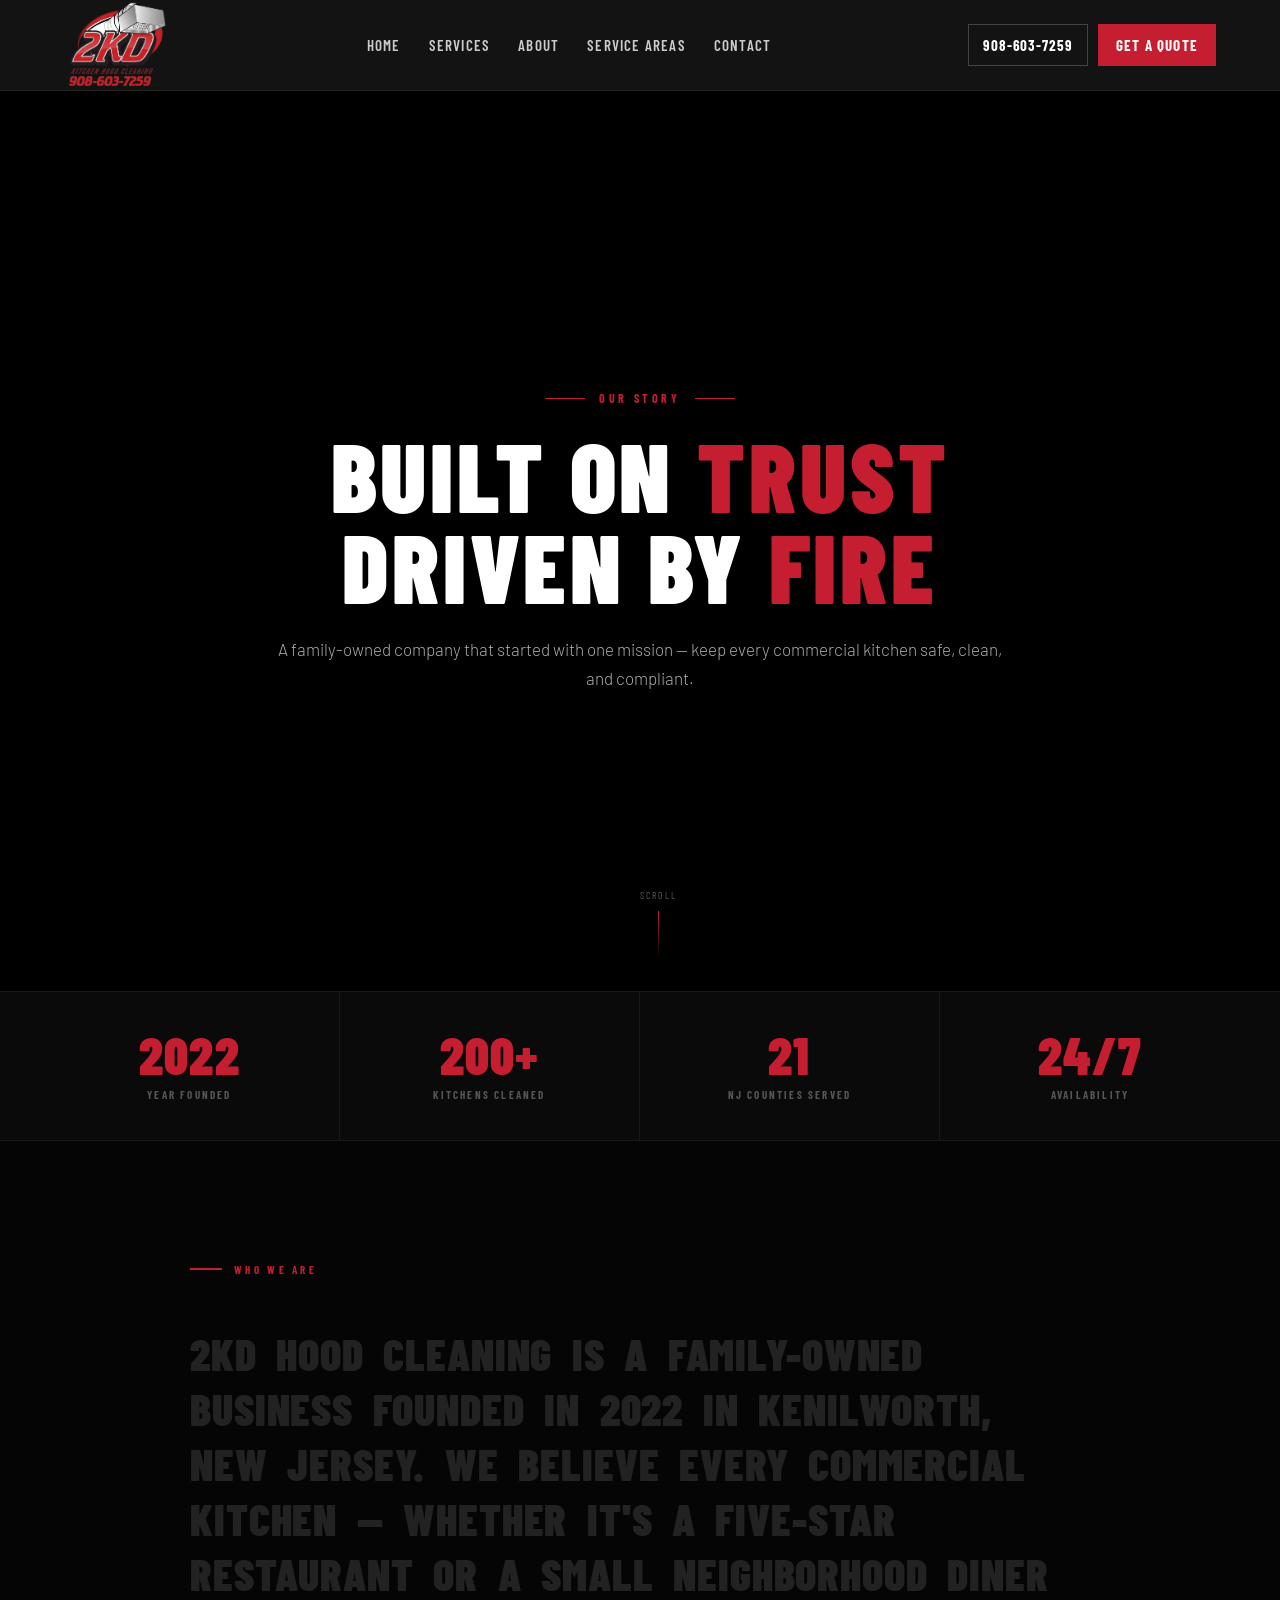
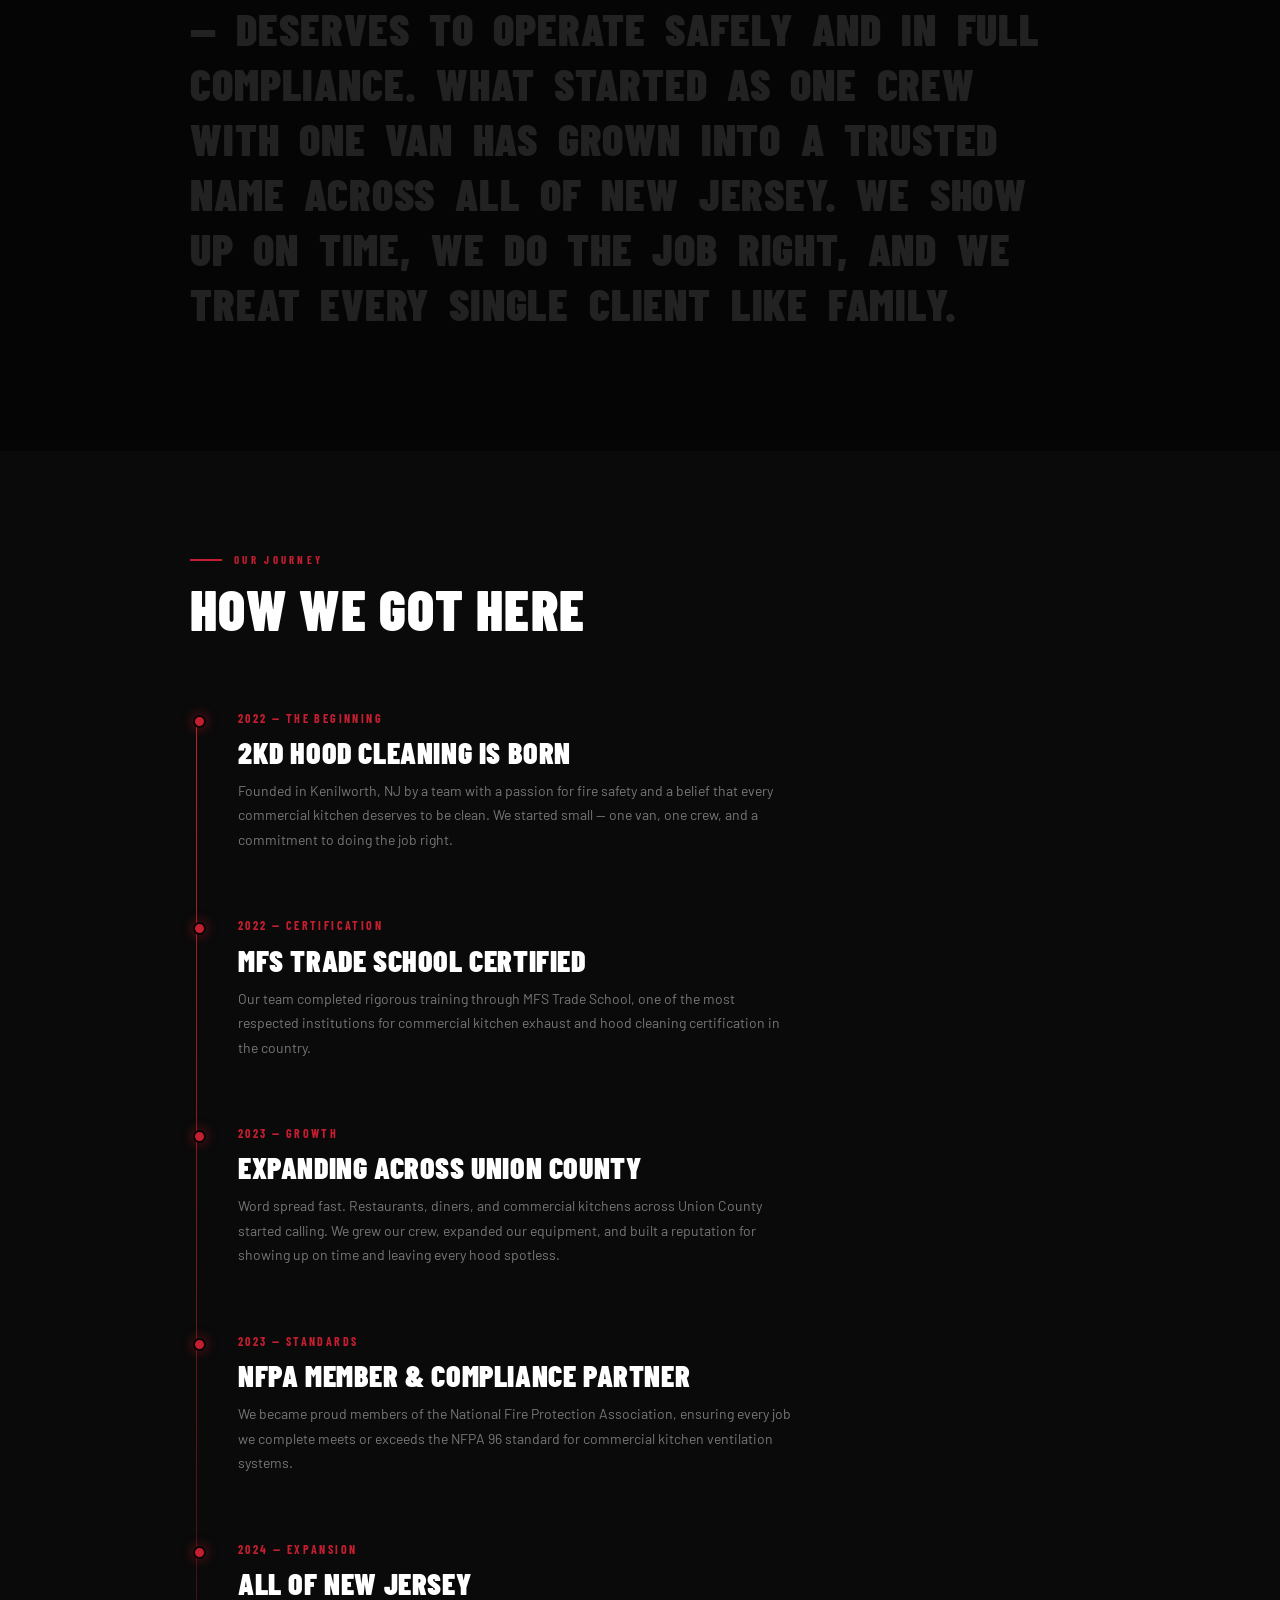
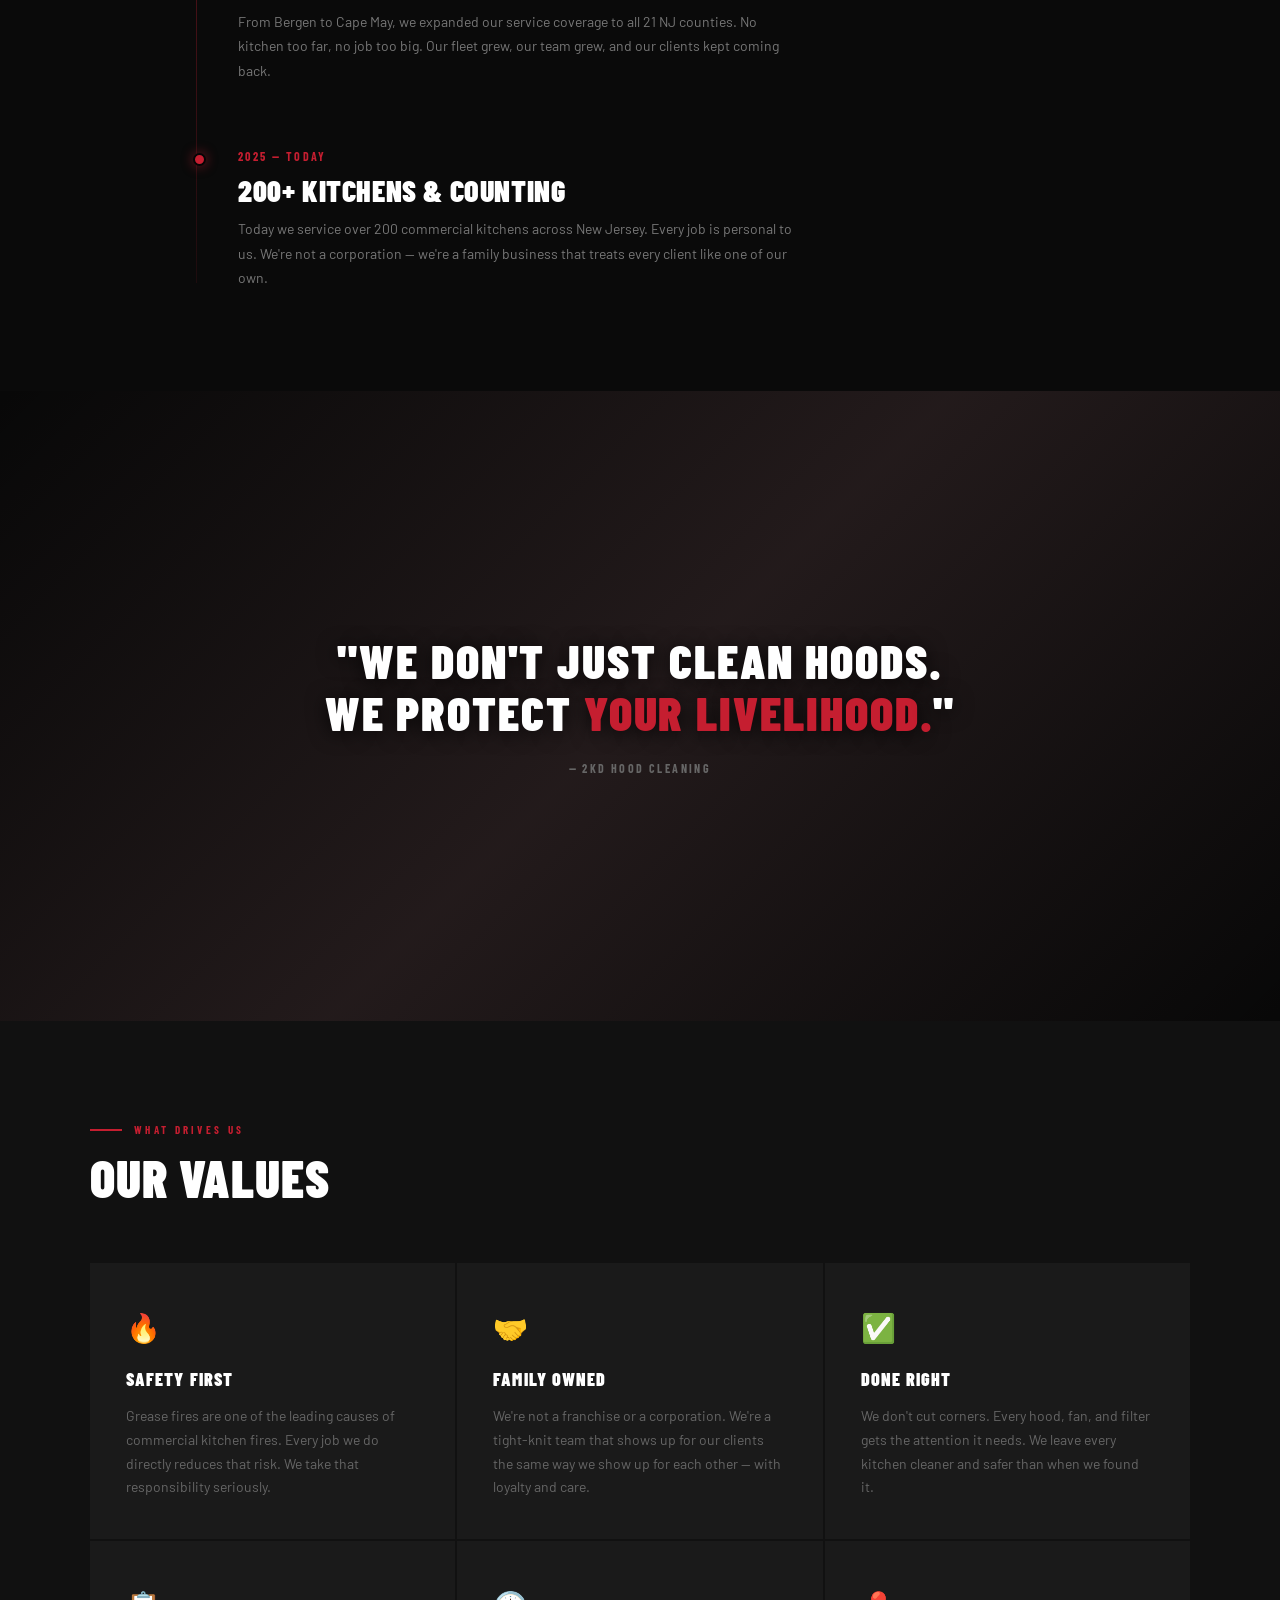
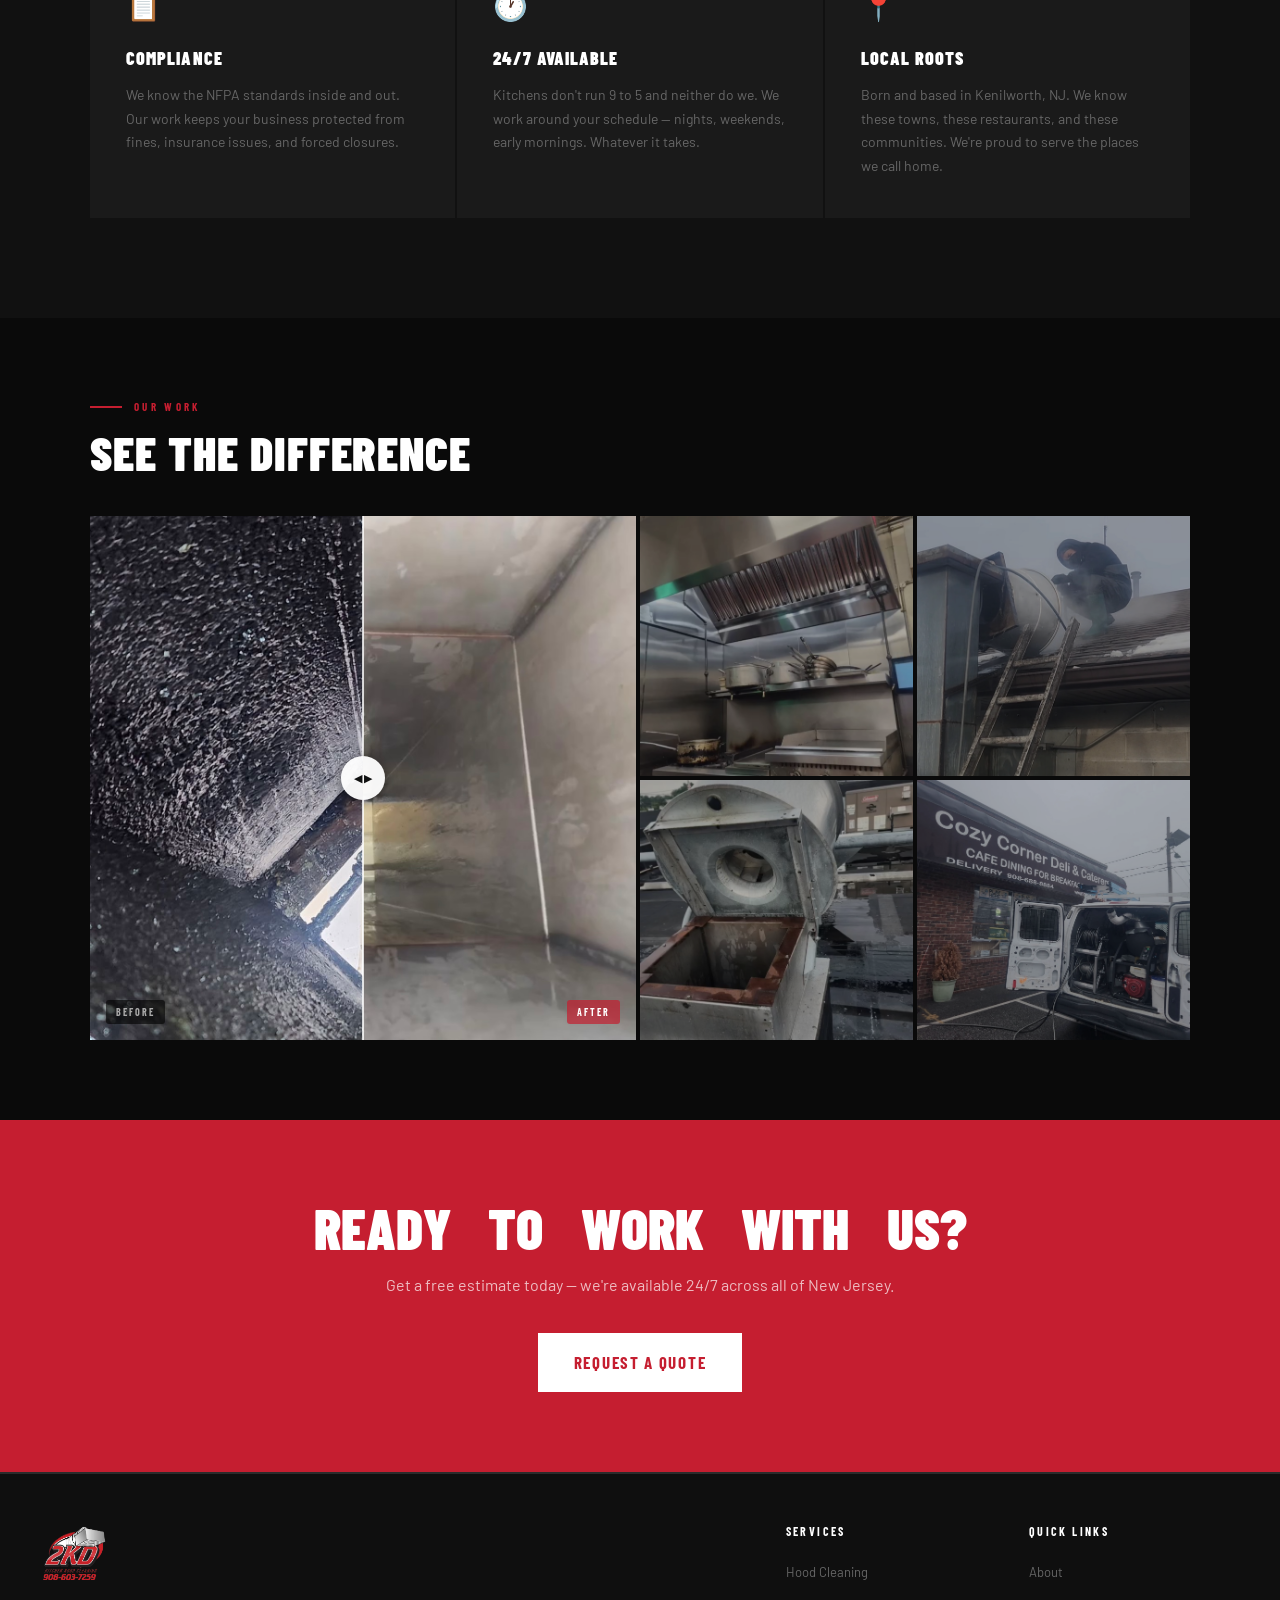
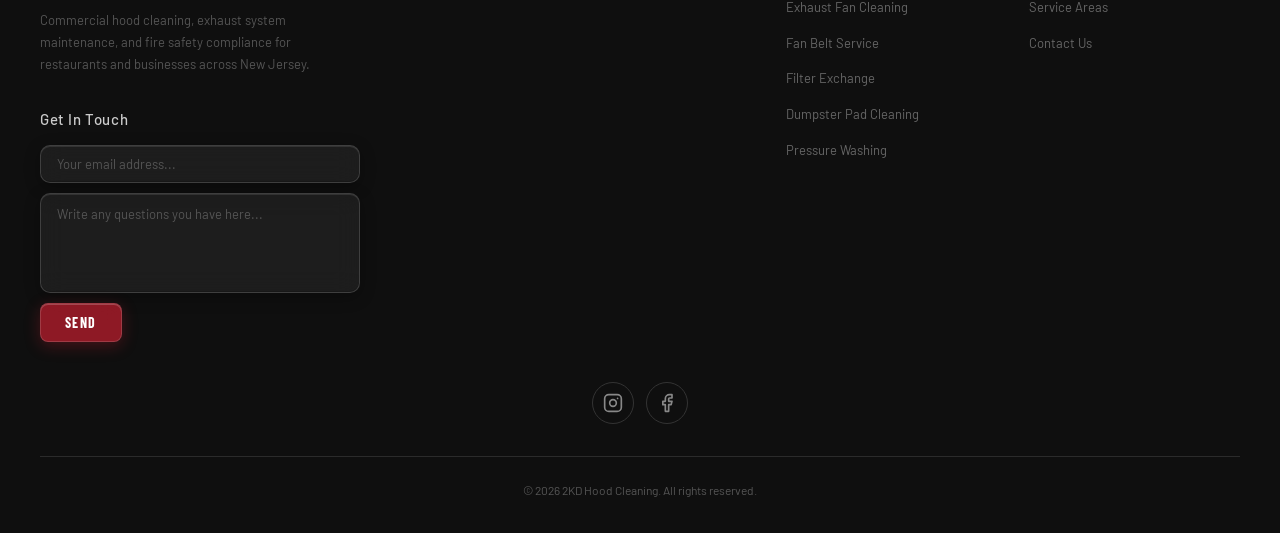
==== commit 915ac7aa: "Update index.html" ====
--- a/about/index.html
+++ b/about/index.html
@@ -16,7 +16,7 @@
   <header>
     <div class="header-inner">
       <a href="/" class="logo-img">
-        <img src="images/2kdlogo-removebg-preview.png" alt="2KD Hood Cleaning">
+        <img src="../images/2kdlogo-removebg-preview.png" alt="2KD Hood Cleaning">
       </a>
       <nav id="mainNav">
         <ul>
@@ -150,7 +150,7 @@
   <!-- VIDEO BREAK -->
   <section class="about-video-section">
     <video class="about-video-bg" autoplay muted loop playsinline>
-      <source src="videos/aboutvideo2.mp4" type="video/mp4">
+      <source src="../images/aboutvideo2.mp4" type="video/mp4">
     </video>
     <div class="about-video-overlay"></div>
     <div class="about-video-content">
@@ -210,10 +210,10 @@
 
         <div class="ba-slider" id="baSlider1">
           <div class="ba-after">
-            <img src="images/ductafter.PNG" alt="After">
+            <img src="../images/ductafter.PNG" alt="After">
           </div>
           <div class="ba-before">
-            <img src="images/ductbefore.PNG" alt="After">
+            <img src="../images/ductbefore.PNG" alt="After">
           </div>
           <div class="ba-handle" id="baHandle1">
             <div class="ba-handle-line"></div>
@@ -227,16 +227,16 @@
         </div>
 
         <div class="about-photo-item">
-          <img src="images/abouthood.PNG" alt="hood cleaning">
+          <img src="../images/abouthood.PNG" alt="hood cleaning">
         </div>
         <div class="about-photo-item">
-          <img src="images/aboutteam.jpeg" alt="the team">
+          <img src="../images/aboutteam.jpeg" alt="the team">
         </div>
         <div class="about-photo-item">
-          <img src="images/aboutfan.PNG" alt="fan">
+          <img src="../images/aboutfan.PNG" alt="fan">
         </div>
         <div class="about-photo-item">
-          <img src="images/aboutequipment.jpeg" alt="equipment">
+          <img src="../images/aboutequipment.jpeg" alt="equipment">
         </div>
 
       </div>
@@ -257,14 +257,14 @@
       <span>U</span><span>s</span><span>?</span>
     </h2>
     <p>Get a free estimate today — we're available 24/7 across all of New Jersey.</p>
-    <a href="index.html#quote" class="btn-cta-white">Request a Quote</a>
+    <a href="/#quote" class="btn-cta-white">Request a Quote</a>
   </section>
 
   <!-- FOOTER -->
   <footer id="footer">
     <div class="footer-main">
       <div class="footer-brand-left">
-        <a href="/"><img src="images/2kdlogo-removebg-preview.png" alt="2KD Hood Cleaning" height="64"></a>
+        <a href="/"><img src="../images/2kdlogo-removebg-preview.png" alt="2KD Hood Cleaning" height="64"></a>
         <p>Commercial hood cleaning, exhaust system maintenance, and fire safety compliance for restaurants and businesses across New Jersey.</p>
         <div class="footer-inquiry">
           <div class="footer-inquiry-title">Get In Touch</div>
